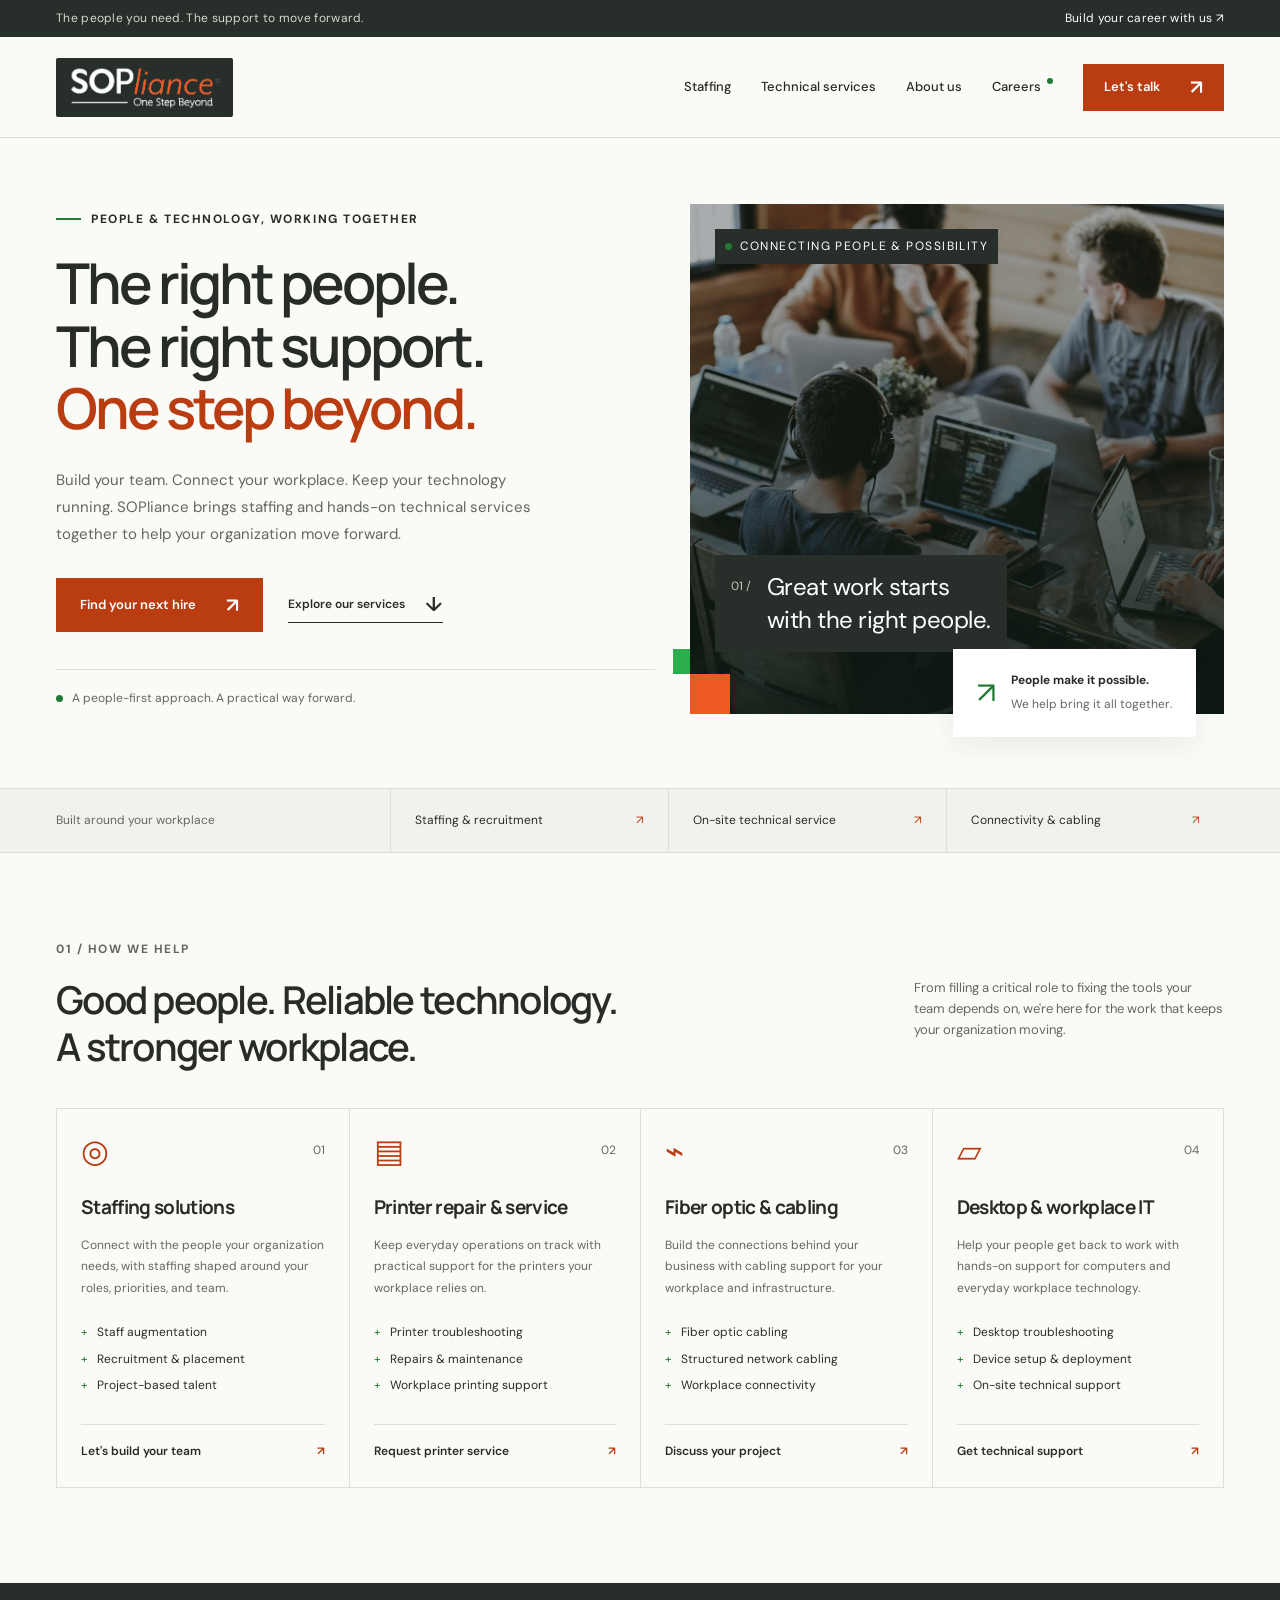
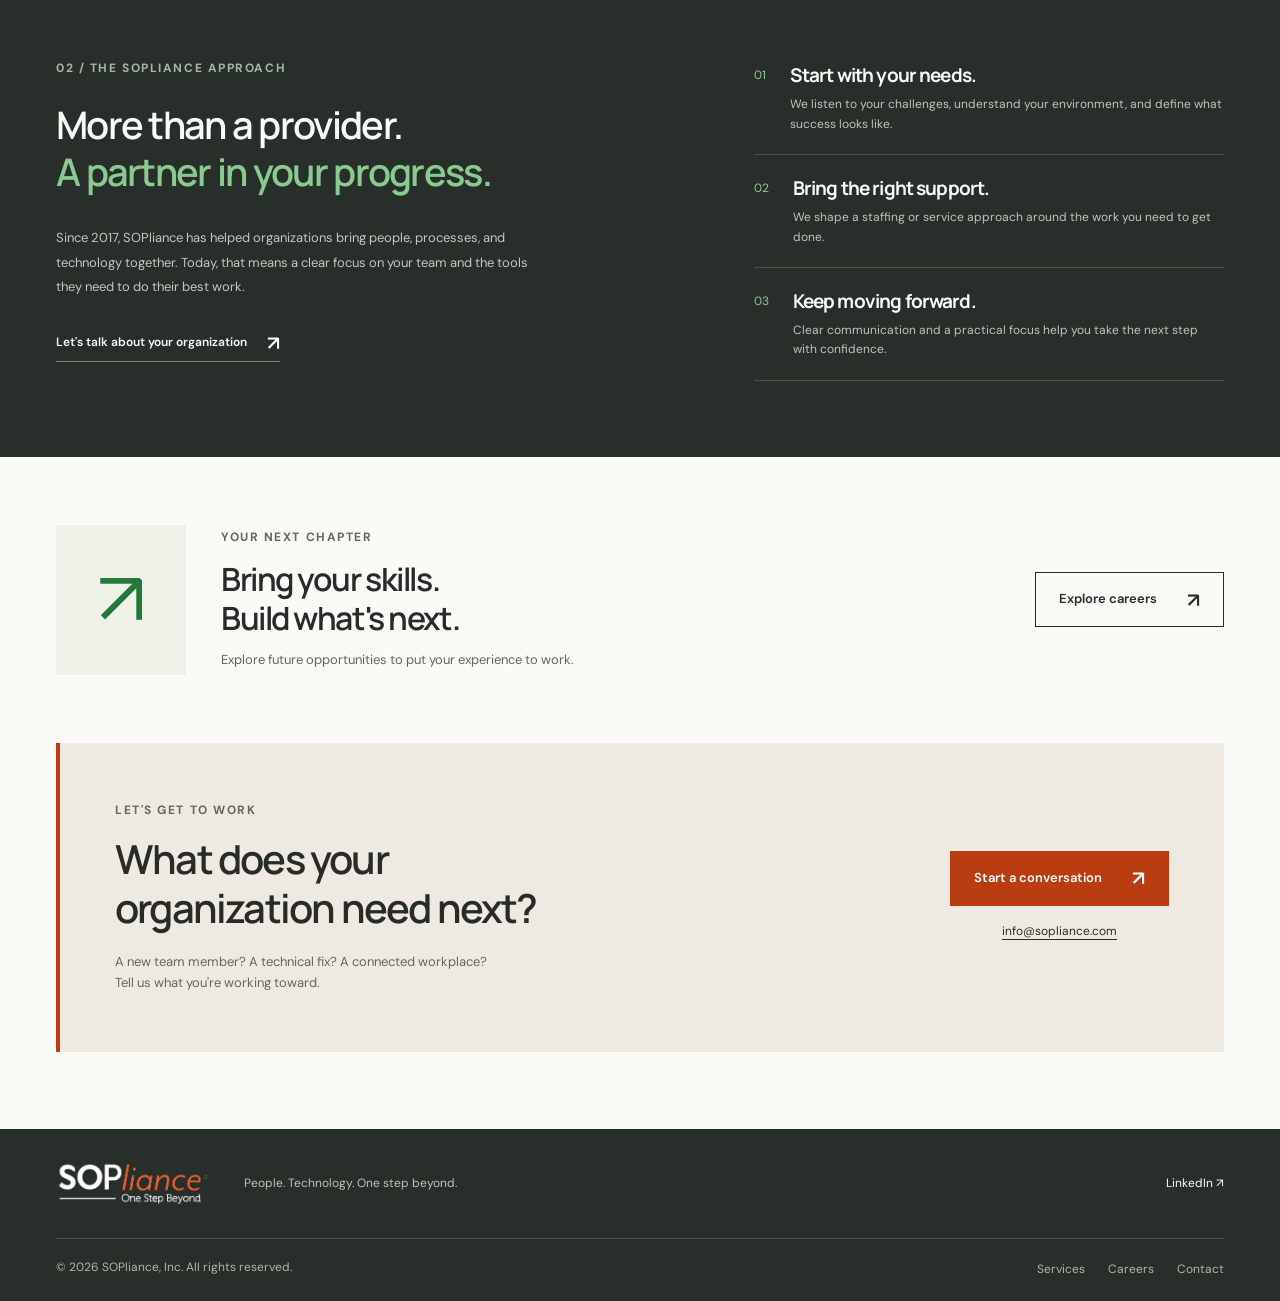
==== index.html @ ba7351a2 "Fix text and control contrast and add publishing checks" ====
<!doctype html>
<html lang="en"><head><meta charset="utf-8"><meta name="viewport" content="width=device-width, initial-scale=1"><meta name="robots" content="noindex, nofollow"><meta name="description" content="SOPliance connects organizations with skilled people and practical technology services. Staffing, printer repair, fiber optic cabling, and desktop support."><title>SOPliance | People. Technology. One step beyond.</title><link rel="stylesheet" href="styles.css"><script src="site.js" defer></script></head>
<body><a class="skip" href="#main">Skip to content</a>
<div class="topline"><div class="wrap">The people you need. The support to move forward.<a href="joinus.html">Build your career with us ↗</a></div></div>
<header class="header"><div class="wrap nav"><a class="brand" href="index.html" aria-label="SOPliance home"><img src="assets/logo.webp" width="171" height="48" alt="SOPliance — One Step Beyond"></a><button class="menu-toggle" aria-expanded="false" aria-controls="navigation">Menu ☰</button><nav id="navigation" aria-label="Main navigation"><a href="#staffing">Staffing</a><a href="#services">Technical services</a><a href="#about">About us</a><a href="joinus.html">Careers <span class="nav-dot" aria-hidden="true"></span></a><a class="button small" href="#contact">Let's talk <span aria-hidden="true">↗</span></a></nav></div></header>
<main id="main"><section class="hero wrap"><div class="hero-copy"><p class="eyebrow"><span class="green-line" aria-hidden="true"></span> PEOPLE & TECHNOLOGY, WORKING TOGETHER</p><h1>The right people.<br>The right support.<br><em>One step beyond.</em></h1><p class="intro">Build your team. Connect your workplace. Keep your technology running. SOPliance brings staffing and hands-on technical services together to help your organization move forward.</p><div class="actions"><a class="button" href="#staffing">Find your next hire <span aria-hidden="true">↗</span></a><a class="text-link" href="#services">Explore our services <span aria-hidden="true">↓</span></a></div><div class="hero-foot"><span class="signal" aria-hidden="true"></span> A people-first approach. A practical way forward.</div></div><div class="hero-visual"><img src="assets/team-collaboration.jpg" alt="Professionals collaborating around a table on a workplace project" fetchpriority="high"><div class="visual-shade"></div><div class="visual-label"><span class="signal" aria-hidden="true"></span> CONNECTING PEOPLE & POSSIBILITY</div><div class="visual-caption"><span>01 /</span><p>Great work starts<br>with the right people.</p></div><div class="floating-note"><span class="note-icon" aria-hidden="true">↗</span><div><strong>People make it possible.</strong><span>We help bring it all together.</span></div></div><div class="corner orange"></div><div class="corner green"></div></div></section>
<div class="service-strip"><div class="wrap"><span>Built around your workplace</span><a href="#staffing">Staffing & recruitment <b aria-hidden="true">↗</b></a><a href="#services">On-site technical service <b aria-hidden="true">↗</b></a><a href="#fiber">Connectivity & cabling <b aria-hidden="true">↗</b></a></div></div>
<section class="section wrap" id="services"><div class="section-head"><div><p class="eyebrow">01 / HOW WE HELP</p><h2>Good people. Reliable technology.<br>A stronger workplace.</h2></div><p>From filling a critical role to fixing the tools your team depends on, we're here for the work that keeps your organization moving.</p></div><div class="service-grid">
<article class="service-card" id="staffing"><div class="card-top"><span class="service-icon" aria-hidden="true">◎</span><span>01</span></div><h3>Staffing solutions</h3><p>Connect with the people your organization needs, with staffing shaped around your roles, priorities, and team.</p><ul><li>Staff augmentation</li><li>Recruitment & placement</li><li>Project-based talent</li></ul><a href="mailto:info@sopliance.com?subject=Staffing%20inquiry">Let's build your team <span aria-hidden="true">↗</span></a></article>
<article class="service-card"><div class="card-top"><span class="service-icon" aria-hidden="true">▤</span><span>02</span></div><h3>Printer repair & service</h3><p>Keep everyday operations on track with practical support for the printers your workplace relies on.</p><ul><li>Printer troubleshooting</li><li>Repairs & maintenance</li><li>Workplace printing support</li></ul><a href="mailto:info@sopliance.com?subject=Printer%20service%20inquiry">Request printer service <span aria-hidden="true">↗</span></a></article>
<article class="service-card" id="fiber"><div class="card-top"><span class="service-icon" aria-hidden="true">⌁</span><span>03</span></div><h3>Fiber optic & cabling</h3><p>Build the connections behind your business with cabling support for your workplace and infrastructure.</p><ul><li>Fiber optic cabling</li><li>Structured network cabling</li><li>Workplace connectivity</li></ul><a href="mailto:info@sopliance.com?subject=Cabling%20project%20inquiry">Discuss your project <span aria-hidden="true">↗</span></a></article>
<article class="service-card"><div class="card-top"><span class="service-icon" aria-hidden="true">▱</span><span>04</span></div><h3>Desktop & workplace IT</h3><p>Help your people get back to work with hands-on support for computers and everyday workplace technology.</p><ul><li>Desktop troubleshooting</li><li>Device setup & deployment</li><li>On-site technical support</li></ul><a href="mailto:info@sopliance.com?subject=Desktop%20support%20inquiry">Get technical support <span aria-hidden="true">↗</span></a></article></div></section>
<section class="about" id="about"><div class="wrap about-grid"><div><p class="eyebrow">02 / THE SOPLIANCE APPROACH</p><h2>More than a provider.<br><em>A partner in your progress.</em></h2><p class="about-intro">Since 2017, SOPliance has helped organizations bring people, processes, and technology together. Today, that means a clear focus on your team and the tools they need to do their best work.</p><a class="text-link light" href="#contact">Let's talk about your organization <span aria-hidden="true">↗</span></a></div><div class="steps"><article><span>01</span><div><h3>Start with your needs.</h3><p>We listen to your challenges, understand your environment, and define what success looks like.</p></div></article><article><span>02</span><div><h3>Bring the right support.</h3><p>We shape a staffing or service approach around the work you need to get done.</p></div></article><article><span>03</span><div><h3>Keep moving forward.</h3><p>Clear communication and a practical focus help you take the next step with confidence.</p></div></article></div></div></section>
<section class="career-band wrap"><div class="career-mark" aria-hidden="true">↗</div><div><p class="eyebrow">YOUR NEXT CHAPTER</p><h2>Bring your skills.<br>Build what's next.</h2><p>Explore future opportunities to put your experience to work.</p></div><a class="button outline" href="joinus.html">Explore careers <span aria-hidden="true">↗</span></a></section>
<section class="contact wrap" id="contact"><div><p class="eyebrow">LET'S GET TO WORK</p><h2>What does your<br>organization need next?</h2><p>A new team member? A technical fix? A connected workplace?<br>Tell us what you're working toward.</p></div><div class="contact-actions"><a class="button" href="mailto:info@sopliance.com?subject=Let%27s%20talk%20about%20SOPliance">Start a conversation <span aria-hidden="true">↗</span></a><a class="email" href="mailto:info@sopliance.com">info@sopliance.com</a></div></section></main>
<footer><div class="wrap footer-top"><a class="brand" href="index.html"><img src="assets/logo.webp" width="171" height="48" alt="SOPliance — One Step Beyond"></a><p>People. Technology. One step beyond.</p><a href="https://www.linkedin.com/company/sopliance-inc" target="_blank" rel="noopener noreferrer">LinkedIn ↗</a></div><div class="wrap footer-bottom"><span>© <span data-year>2026</span> SOPliance, Inc. All rights reserved.</span><div><a href="#services">Services</a><a href="joinus.html">Careers</a><a href="mailto:info@sopliance.com">Contact</a></div></div></footer></body></html>
---- styles.css ----
@import url('https://fonts.googleapis.com/css2?family=DM+Sans:wght@400;500;600;700&family=Manrope:wght@400;500;600;700;800&display=swap');
:root{--ink:#282c29;--muted:#626861;--paper:#fafaf6;--orange:#ba3d12;--green:#237a38;--brand-orange:#ed5924;--brand-green:#2dae4c;--line:#dddfd7;--dark:#282e2a}*{box-sizing:border-box}html{scroll-behavior:smooth;scroll-padding-top:80px}body{margin:0;background:var(--paper);color:var(--ink);font:16px/1.6 'DM Sans',sans-serif}a{color:inherit;text-decoration:none}button,input{font:inherit}a:focus-visible,button:focus-visible,input:focus-visible{outline:3px solid #282c29;outline-offset:3px;box-shadow:0 0 0 3px #fff}h1,h2,h3,p{margin-top:0}h1,h2,h3{font-family:Manrope,sans-serif;letter-spacing:-.045em}h2{font-size:clamp(30px,3vw,42px);line-height:1.23;font-weight:600}h3{font-size:21px;line-height:1.4}em{font-style:normal;color:var(--orange)}.wrap{width:min(1280px,calc(100% - 112px));margin-inline:auto}.topline{background:var(--dark);color:#d3d8d1;font-size:12px;letter-spacing:.025em}.topline .wrap{display:flex;justify-content:space-between;padding-block:9px}.topline a{color:#fff}.header{background:var(--paper);border-bottom:1px solid var(--line)}.nav{display:flex;align-items:center;justify-content:space-between;min-height:100px}.brand{display:flex;align-items:center;background:var(--dark);padding:8px 12px;border-radius:2px}.brand img{object-fit:contain;width:153px;height:43px}.nav nav{display:flex;align-items:center;gap:30px;font-size:13px;font-weight:500}.nav nav>a:not(.button):hover{color:var(--orange)}.nav-dot{display:inline-block;width:6px;height:6px;border-radius:50%;background:var(--green);margin:0 0 7px 3px}.button{display:inline-flex;align-items:center;justify-content:space-between;gap:30px;background:var(--orange);color:white;padding:16px 23px;font-size:13px;font-weight:600;border:1px solid var(--orange);transition:background .2s,transform .2s}.button:hover{background:#cf4616;transform:translateY(-2px)}.button span,.text-link span{font-size:20px;line-height:1}.button.small{padding:12px 20px}.menu-toggle{display:none}.hero{display:grid;grid-template-columns:1.12fr 1fr;gap:35px;padding-top:66px;padding-bottom:74px;align-items:center}.eyebrow{font-size:12px;letter-spacing:.13em;font-weight:700;margin-bottom:23px;display:flex;align-items:center;gap:10px}.green-line{height:2px;width:25px;background:var(--green)}h1{font-size:clamp(42px,4.4vw,66px);line-height:1.11;font-weight:600;margin-bottom:27px;letter-spacing:-.055em}.intro{max-width:510px;font-size:15px;line-height:1.8;color:var(--muted);margin-bottom:30px}.actions{display:flex;align-items:center;gap:25px}.text-link{display:inline-flex;gap:20px;align-items:center;font-size:12px;font-weight:600;border-bottom:1px solid var(--ink);padding:8px 0}.hero-foot{border-top:1px solid var(--line);margin-top:37px;padding-top:19px;display:flex;align-items:center;gap:9px;font-size:12px;color:var(--muted)}.signal{width:7px;height:7px;border-radius:50%;background:var(--green);display:inline-block;flex-shrink:0}.hero-visual{position:relative;min-height:510px;background:var(--dark)}.hero-visual>img{position:absolute;width:100%;height:100%;object-fit:cover;object-position:60% center;filter:saturate(.85)}.visual-shade{position:absolute;inset:0;background:linear-gradient(180deg,rgba(13,26,20,.15) 20%,rgba(13,26,20,.85) 100%)}.visual-label{position:absolute;top:25px;left:25px;display:flex;align-items:center;gap:8px;font-size:12px;letter-spacing:.12em;color:white}.visual-caption{position:absolute;bottom:62px;left:30px;display:flex;gap:16px;color:white}.visual-caption>span{font-size:12px;padding-top:6px;color:#b9c5bc}.visual-caption p{font-size:24px;line-height:1.35;letter-spacing:-.02em}.floating-note{position:absolute;right:28px;bottom:-23px;background:white;box-shadow:0 9px 24px #26302612;display:flex;gap:15px;align-items:center;padding:20px 24px}.note-icon{font-size:30px;color:var(--green)}.floating-note strong{display:block;font-size:12px}.floating-note div>span{font-size:12px;color:var(--muted)}.corner{position:absolute;width:40px;height:40px}.corner.orange{background:var(--brand-orange);bottom:0;left:0}.corner.green{background:var(--brand-green);bottom:40px;left:-17px;width:17px;height:25px}.service-strip{border-top:1px solid var(--line);border-bottom:1px solid var(--line);background:#f1f2ec}.service-strip .wrap{display:grid;grid-template-columns:1.2fr 1fr 1fr 1fr;align-items:center}.service-strip span{font-size:12px;color:var(--muted)}.service-strip a{font-size:12px;padding:22px 24px;border-left:1px solid var(--line);display:flex;justify-content:space-between;gap:10px}.service-strip b{font-weight:400;color:var(--orange)}.section{padding-block:87px 95px}.section-head{display:flex;justify-content:space-between;gap:40px;margin-bottom:38px}.section-head .eyebrow{color:var(--muted);margin-bottom:16px}.section-head h2{margin-bottom:0}.section-head>p{max-width:310px;color:var(--muted);font-size:13px;padding-top:38px}.service-grid{display:grid;grid-template-columns:repeat(4,1fr);border:1px solid var(--line)}.service-card{padding:26px 24px;display:flex;flex-direction:column;scroll-margin-top:20px}.service-card+.service-card{border-left:1px solid var(--line)}.card-top{display:flex;align-items:center;justify-content:space-between;margin-bottom:27px;color:var(--muted);font-size:12px}.service-icon{color:var(--orange);font-size:32px;line-height:1}.service-card h3{font-size:19px;letter-spacing:-.035em;margin-bottom:14px}.service-card p{font-size:12px;color:var(--muted);line-height:1.8}.service-card ul{list-style:none;padding:0;margin:8px 0 25px;font-size:12px;line-height:2.2}.service-card li:before{content:'+';color:var(--green);margin-right:9px}.service-card>a{margin-top:auto;font-size:12px;font-weight:600;border-top:1px solid var(--line);padding-top:17px;display:flex;justify-content:space-between;gap:10px}.service-card>a span{color:var(--orange)}.service-card:hover{background:#f1f2eb}.about{background:var(--dark);color:var(--paper);padding-block:76px}.about-grid{display:grid;grid-template-columns:1fr .8fr;gap:110px}.about .eyebrow{color:#a5b8a5}.about h2{font-size:38px}.about h2 em{color:#8ac990}.about-intro{font-size:13px;color:#c1c9bf;max-width:495px;line-height:1.9}.light{color:var(--paper);border-color:#778373;margin-top:12px}.steps article{display:flex;gap:24px;border-bottom:1px solid #4a5149;padding:20px 0}.steps article:first-child{padding-top:3px}.steps article>span{font-size:12px;color:#91c793;padding-top:4px}.steps h3{font-size:19px;margin-bottom:7px}.steps p{font-size:12px;color:#bdc7ba;margin-bottom:0}.career-band{padding-block:68px;display:flex;align-items:center;gap:35px}.career-mark{font-size:76px;color:var(--green);background:#edf1e7;width:130px;height:150px;display:grid;place-items:center;flex-shrink:0}.career-band .eyebrow{color:var(--muted);margin-bottom:12px}.career-band h2{font-size:32px;margin-bottom:12px}.career-band p:not(.eyebrow){font-size:13px;color:var(--muted);margin:0}.outline{margin-left:auto;background:transparent;border-color:var(--ink);color:var(--ink)}.outline:hover{background:var(--dark);color:#fff}.contact{padding:58px 55px;background:#eeeae1;display:flex;justify-content:space-between;align-items:center;gap:30px;margin-bottom:77px;border-left:4px solid var(--orange)}.contact .eyebrow{margin-bottom:14px;color:var(--muted)}.contact h2{font-size:40px;margin-bottom:20px}.contact p:not(.eyebrow){font-size:13px;color:var(--muted);margin:0}.contact-actions{display:flex;flex-direction:column;align-items:center;gap:14px}.email{font-size:12px;text-decoration:underline;text-underline-offset:4px}footer{background:var(--dark);color:white}.footer-top{display:flex;align-items:center;gap:35px;padding-block:33px}.footer-top .brand{padding:0}.footer-top p{font-size:12px;color:#bdc4b8;margin:0}.footer-top>a:last-child{margin-left:auto;font-size:12px}.footer-bottom{border-top:1px solid #4a5149;padding-block:19px;display:flex;justify-content:space-between;color:#aeb8a8;font-size:12px}.footer-bottom div{display:flex;gap:23px}.skip{position:absolute;left:10px;top:-100px;padding:12px;background:white;z-index:10}.skip:focus{top:10px}.careers-hero{padding-block:65px 55px;display:grid;grid-template-columns:1.3fr .7fr;gap:80px;align-items:center}.careers-hero h1{font-size:60px}.careers-hero p:not(.eyebrow){color:var(--muted);font-size:15px;max-width:620px}.career-aside{border-left:2px solid var(--green);padding:24px;background:#edf0e7}.career-aside strong{font-family:Manrope,sans-serif;font-size:25px;letter-spacing:-.03em}.career-aside p{margin:10px 0 0;font-size:12px!important}.jobs-section{padding-block:45px 70px;border-top:1px solid var(--line)}.jobs-heading{display:flex;justify-content:space-between;align-items:center;gap:20px}.jobs-heading h2{font-size:32px;margin-bottom:8px}.jobs-count{font-size:12px;color:var(--muted)}.job-search{display:block;margin-block:25px;font-size:12px;font-weight:600}.job-search input{display:block;margin-top:9px;padding:15px 18px;border:1px solid #7a8175;background:white;width:100%;color:var(--ink)}.job-row{display:flex;align-items:center;justify-content:space-between;gap:20px;border-bottom:1px solid var(--line);padding:25px 0}.job-row h3{margin:0 0 5px;font-size:21px}.job-row p{margin:0;font-size:12px;color:var(--muted)}.job-row>div:last-child{display:flex;align-items:center;gap:24px}.job-row a{font-size:12px;font-weight:600}.job-row .apply-link{color:#be4215}.empty-state{padding:50px 35px;background:#eef1e8;border-left:3px solid var(--green)}.empty-state h3{font-size:25px;margin-bottom:12px}.empty-state p{max-width:650px;font-size:14px;color:var(--muted)}.empty-state a{text-decoration:underline;text-underline-offset:4px}.job-help{font-size:12px;color:var(--muted);margin-top:25px}.status-message{font-size:14px;color:var(--muted)}[hidden]{display:none!important}
@media(min-width:1550px){.hero{gap:65px}.hero-visual{min-height:550px}}
@media(max-width:1100px){.wrap{width:calc(100% - 64px)}.nav nav{gap:18px}.hero{gap:25px}.hero-visual{min-height:470px}h1{font-size:48px}.actions{gap:15px;flex-wrap:wrap}.service-grid{grid-template-columns:repeat(2,1fr)}.service-card:nth-child(3){border-left:0}.service-card:nth-child(n+3){border-top:1px solid var(--line)}.service-card p{max-width:330px}.about-grid{gap:55px}.service-strip a{padding-inline:14px}.service-strip .wrap{grid-template-columns:1fr 1fr 1fr}.service-strip .wrap>span{display:none}.careers-hero{gap:35px}.careers-hero h1{font-size:50px}}
@media(max-width:900px){html{scroll-padding-top:20px}.wrap{width:calc(100% - 40px)}.topline .wrap{justify-content:center;font-size:12px}.topline .wrap>a{display:none}.nav{min-height:82px;flex-wrap:wrap}.brand img{width:130px;height:37px}.menu-toggle{display:block;border:1px solid var(--line);background:none;padding:7px 12px;font-size:12px}.nav nav{display:none;width:100%;flex-direction:column;align-items:stretch;padding-block:20px;gap:0}.nav nav.is-open{display:flex}.nav nav>a{padding:13px 0}.nav nav>.button{padding:13px 18px}.hero{grid-template-columns:1fr;padding-top:35px;padding-bottom:55px;gap:36px}.hero .eyebrow{font-size:12px}.hero h1{font-size:clamp(38px,8.7vw,62px)}.intro{font-size:14px}.hero-foot{margin-top:25px}.hero-visual{min-height:400px}.floating-note{right:18px;padding:15px 20px}.service-strip .wrap{display:flex;flex-direction:column;align-items:stretch}.service-strip a{border-left:0;border-bottom:1px solid var(--line);padding:14px 0}.service-strip a:last-child{border-bottom:0}.section{padding-block:55px}.section-head{flex-direction:column;gap:17px;margin-bottom:25px}.section-head h2{font-size:29px}.section-head>p{padding:0;margin:0;max-width:450px}.service-grid{grid-template-columns:1fr}.service-card+.service-card{border-left:0;border-top:1px solid var(--line)}.service-card{padding:25px}.card-top{margin-bottom:20px}.service-card p{max-width:none}.about{padding-block:50px}.about-grid{grid-template-columns:1fr;gap:35px}.about h2{font-size:31px}.career-band{flex-wrap:wrap;gap:20px;padding-block:45px}.career-mark{width:65px;height:85px;font-size:48px}.career-band>div:nth-child(2){flex:1}.career-band h2{font-size:26px}.career-band .eyebrow{font-size:12px}.career-band .outline{margin-left:85px}.contact{padding:30px 24px;flex-direction:column;align-items:flex-start;margin-bottom:45px}.contact h2{font-size:32px}.contact-actions{align-items:flex-start}.footer-top{flex-wrap:wrap;gap:20px}.footer-top p{order:3;width:100%}.footer-bottom{gap:20px;flex-direction:column}.careers-hero{grid-template-columns:1fr;gap:20px;padding-block:40px}.careers-hero h1{font-size:43px}.career-aside{padding:20px}.career-aside strong{font-size:21px}.jobs-heading{align-items:flex-start;flex-direction:column;gap:8px}.job-row{align-items:flex-start;flex-direction:column;gap:12px}.job-row>div:last-child{gap:28px}.empty-state{padding:30px 23px}.empty-state h3{font-size:23px}}
@media(prefers-reduced-motion:reduce){html{scroll-behavior:auto}*{transition:none!important}}


/* Solid surfaces keep image text readable regardless of the photograph. */
.visual-label{background:var(--dark);padding:8px 10px;right:25px;width:fit-content;max-width:calc(100% - 50px)}
.visual-caption{background:var(--dark);padding:16px;right:25px;left:25px;width:fit-content;max-width:calc(100% - 50px)}
.visual-caption p{margin:0}.visual-caption>span{color:#c1c9bf}
.menu-toggle{color:var(--ink);border-color:#7a8175;min-height:32px}
.job-search input::placeholder{color:var(--muted);opacity:1}
.footer-bottom a,.footer-top>a:last-child,.email{display:inline-flex;align-items:center;min-height:24px}
@media(forced-colors:active){a:focus-visible,button:focus-visible,input:focus-visible{outline:3px solid Highlight;box-shadow:none}.button{border:1px solid ButtonText}}
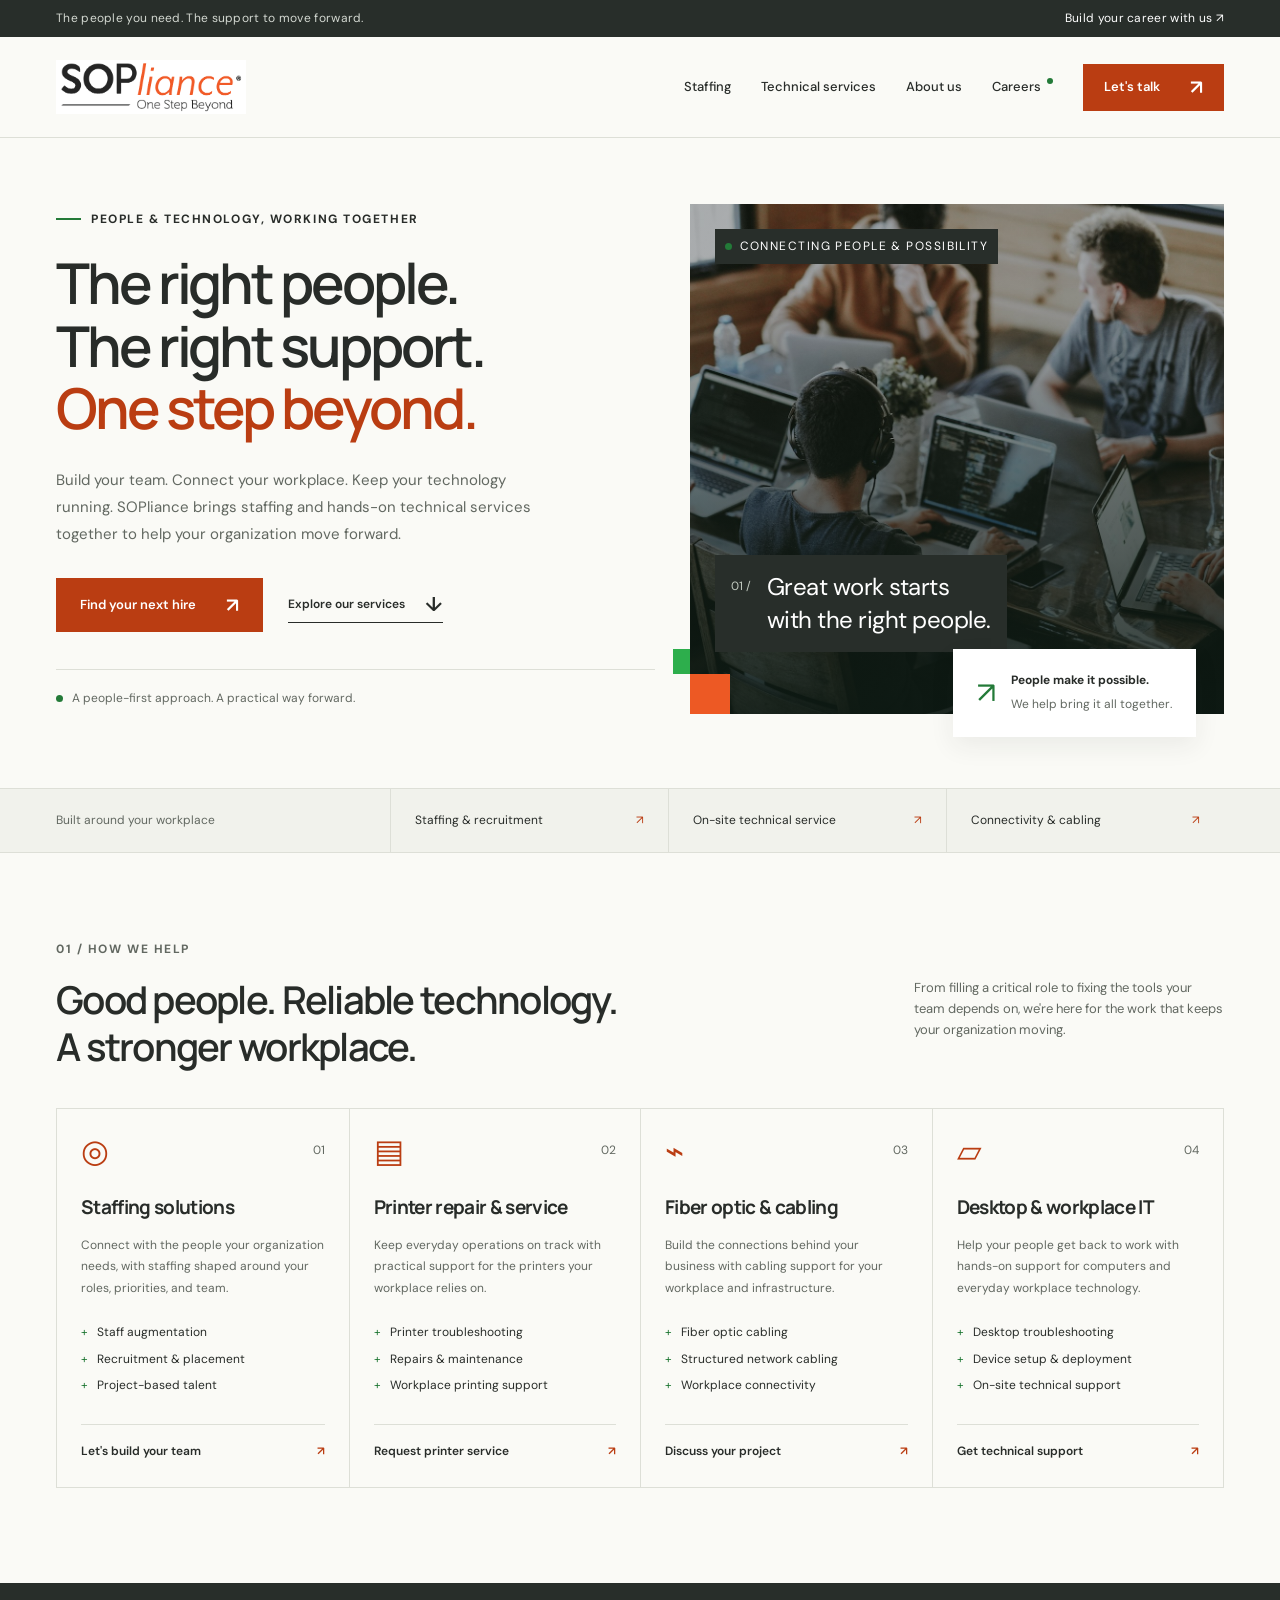
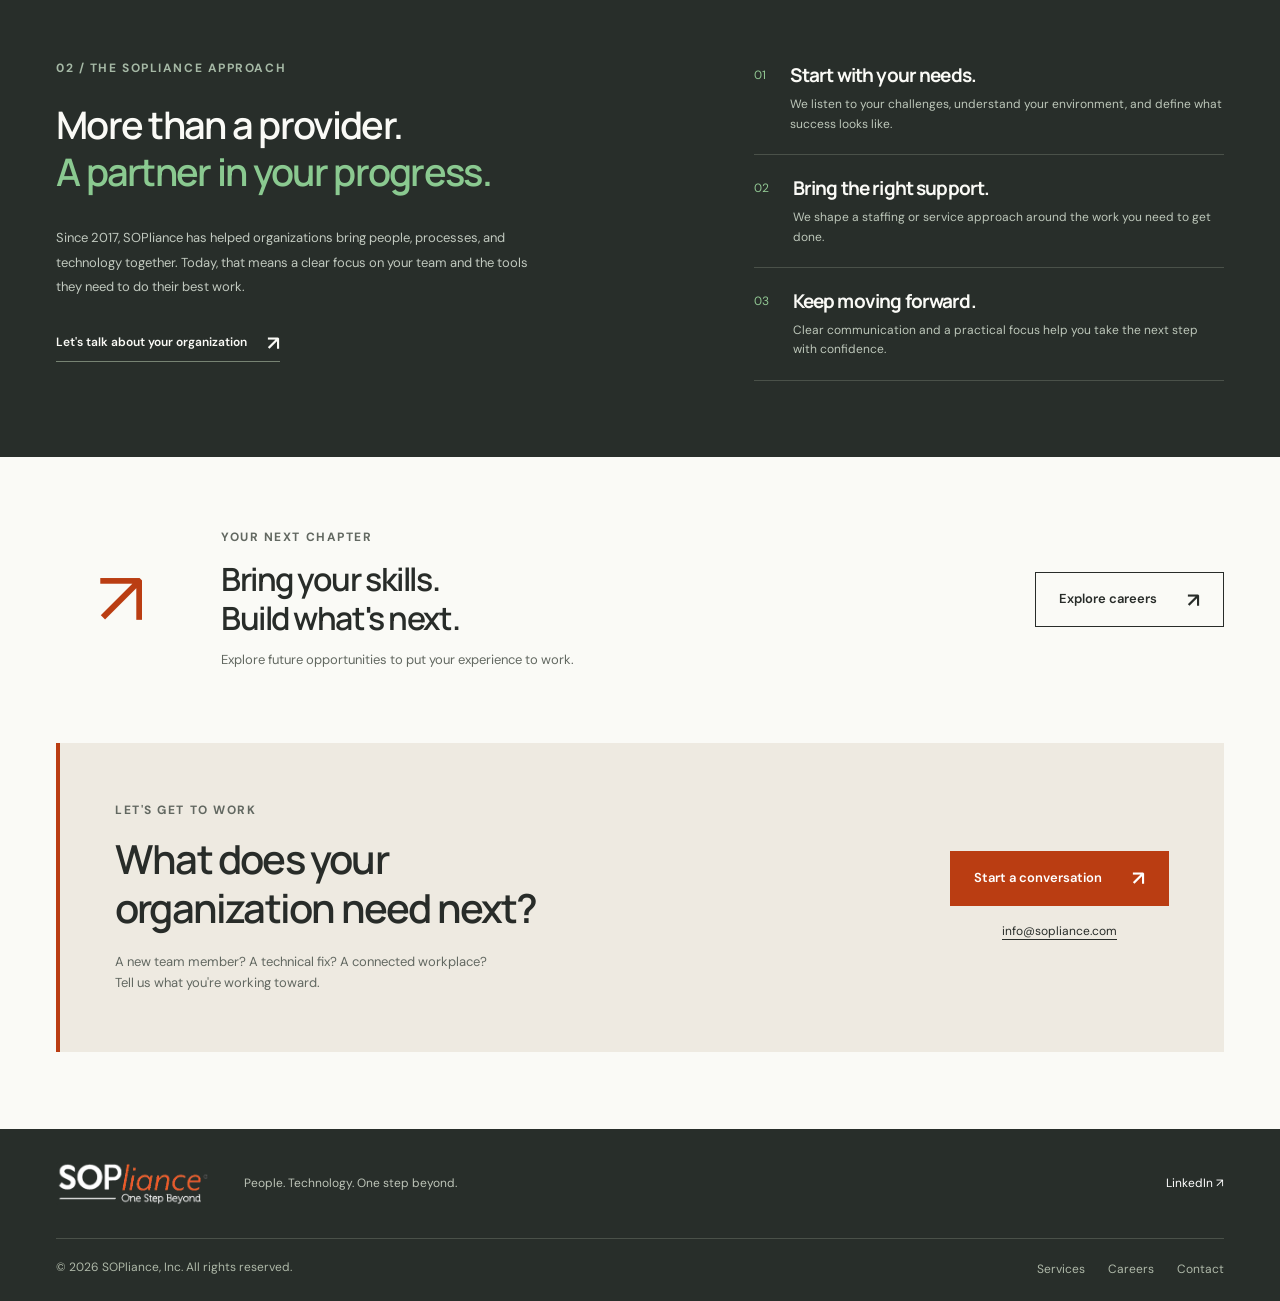
==== commit 90f8a893: "Apply header logo and remove dark header logo background" ====
--- a/index.html
+++ b/index.html
@@ -2,7 +2,7 @@
 <html lang="en"><head><meta charset="utf-8"><meta name="viewport" content="width=device-width, initial-scale=1"><meta name="robots" content="noindex, nofollow"><meta name="description" content="SOPliance connects organizations with skilled people and practical technology services. Staffing, printer repair, fiber optic cabling, and desktop support."><title>SOPliance | People. Technology. One step beyond.</title><link rel="stylesheet" href="styles.css"><script src="site.js" defer></script></head>
 <body><a class="skip" href="#main">Skip to content</a>
 <div class="topline"><div class="wrap">The people you need. The support to move forward.<a href="joinus.html">Build your career with us ↗</a></div></div>
-<header class="header"><div class="wrap nav"><a class="brand" href="index.html" aria-label="SOPliance home"><img src="assets/logo.webp" width="171" height="48" alt="SOPliance — One Step Beyond"></a><button class="menu-toggle" aria-expanded="false" aria-controls="navigation">Menu ☰</button><nav id="navigation" aria-label="Main navigation"><a href="#staffing">Staffing</a><a href="#services">Technical services</a><a href="#about">About us</a><a href="joinus.html">Careers <span class="nav-dot" aria-hidden="true"></span></a><a class="button small" href="#contact">Let's talk <span aria-hidden="true">↗</span></a></nav></div></header>
+<header class="header"><div class="wrap nav"><a class="brand" href="index.html" aria-label="SOPliance home"><img src="assets/logo-header.png" width="214" height="60" alt="SOPliance — One Step Beyond"></a><button class="menu-toggle" aria-expanded="false" aria-controls="navigation">Menu ☰</button><nav id="navigation" aria-label="Main navigation"><a href="#staffing">Staffing</a><a href="#services">Technical services</a><a href="#about">About us</a><a href="joinus.html">Careers <span class="nav-dot" aria-hidden="true"></span></a><a class="button small" href="#contact">Let's talk <span aria-hidden="true">↗</span></a></nav></div></header>
 <main id="main"><section class="hero wrap"><div class="hero-copy"><p class="eyebrow"><span class="green-line" aria-hidden="true"></span> PEOPLE & TECHNOLOGY, WORKING TOGETHER</p><h1>The right people.<br>The right support.<br><em>One step beyond.</em></h1><p class="intro">Build your team. Connect your workplace. Keep your technology running. SOPliance brings staffing and hands-on technical services together to help your organization move forward.</p><div class="actions"><a class="button" href="#staffing">Find your next hire <span aria-hidden="true">↗</span></a><a class="text-link" href="#services">Explore our services <span aria-hidden="true">↓</span></a></div><div class="hero-foot"><span class="signal" aria-hidden="true"></span> A people-first approach. A practical way forward.</div></div><div class="hero-visual"><img src="assets/team-collaboration.jpg" alt="Professionals collaborating around a table on a workplace project" fetchpriority="high"><div class="visual-shade"></div><div class="visual-label"><span class="signal" aria-hidden="true"></span> CONNECTING PEOPLE & POSSIBILITY</div><div class="visual-caption"><span>01 /</span><p>Great work starts<br>with the right people.</p></div><div class="floating-note"><span class="note-icon" aria-hidden="true">↗</span><div><strong>People make it possible.</strong><span>We help bring it all together.</span></div></div><div class="corner orange"></div><div class="corner green"></div></div></section>
 <div class="service-strip"><div class="wrap"><span>Built around your workplace</span><a href="#staffing">Staffing & recruitment <b aria-hidden="true">↗</b></a><a href="#services">On-site technical service <b aria-hidden="true">↗</b></a><a href="#fiber">Connectivity & cabling <b aria-hidden="true">↗</b></a></div></div>
 <section class="section wrap" id="services"><div class="section-head"><div><p class="eyebrow">01 / HOW WE HELP</p><h2>Good people. Reliable technology.<br>A stronger workplace.</h2></div><p>From filling a critical role to fixing the tools your team depends on, we're here for the work that keeps your organization moving.</p></div><div class="service-grid">
--- a/styles.css
+++ b/styles.css
@@ -1,5 +1,5 @@
 @import url('https://fonts.googleapis.com/css2?family=DM+Sans:wght@400;500;600;700&family=Manrope:wght@400;500;600;700;800&display=swap');
-:root{--ink:#282c29;--muted:#626861;--paper:#fafaf6;--orange:#ba3d12;--green:#237a38;--brand-orange:#ed5924;--brand-green:#2dae4c;--line:#dddfd7;--dark:#282e2a}*{box-sizing:border-box}html{scroll-behavior:smooth;scroll-padding-top:80px}body{margin:0;background:var(--paper);color:var(--ink);font:16px/1.6 'DM Sans',sans-serif}a{color:inherit;text-decoration:none}button,input{font:inherit}a:focus-visible,button:focus-visible,input:focus-visible{outline:3px solid #282c29;outline-offset:3px;box-shadow:0 0 0 3px #fff}h1,h2,h3,p{margin-top:0}h1,h2,h3{font-family:Manrope,sans-serif;letter-spacing:-.045em}h2{font-size:clamp(30px,3vw,42px);line-height:1.23;font-weight:600}h3{font-size:21px;line-height:1.4}em{font-style:normal;color:var(--orange)}.wrap{width:min(1280px,calc(100% - 112px));margin-inline:auto}.topline{background:var(--dark);color:#d3d8d1;font-size:12px;letter-spacing:.025em}.topline .wrap{display:flex;justify-content:space-between;padding-block:9px}.topline a{color:#fff}.header{background:var(--paper);border-bottom:1px solid var(--line)}.nav{display:flex;align-items:center;justify-content:space-between;min-height:100px}.brand{display:flex;align-items:center;background:var(--dark);padding:8px 12px;border-radius:2px}.brand img{object-fit:contain;width:153px;height:43px}.nav nav{display:flex;align-items:center;gap:30px;font-size:13px;font-weight:500}.nav nav>a:not(.button):hover{color:var(--orange)}.nav-dot{display:inline-block;width:6px;height:6px;border-radius:50%;background:var(--green);margin:0 0 7px 3px}.button{display:inline-flex;align-items:center;justify-content:space-between;gap:30px;background:var(--orange);color:white;padding:16px 23px;font-size:13px;font-weight:600;border:1px solid var(--orange);transition:background .2s,transform .2s}.button:hover{background:#cf4616;transform:translateY(-2px)}.button span,.text-link span{font-size:20px;line-height:1}.button.small{padding:12px 20px}.menu-toggle{display:none}.hero{display:grid;grid-template-columns:1.12fr 1fr;gap:35px;padding-top:66px;padding-bottom:74px;align-items:center}.eyebrow{font-size:12px;letter-spacing:.13em;font-weight:700;margin-bottom:23px;display:flex;align-items:center;gap:10px}.green-line{height:2px;width:25px;background:var(--green)}h1{font-size:clamp(42px,4.4vw,66px);line-height:1.11;font-weight:600;margin-bottom:27px;letter-spacing:-.055em}.intro{max-width:510px;font-size:15px;line-height:1.8;color:var(--muted);margin-bottom:30px}.actions{display:flex;align-items:center;gap:25px}.text-link{display:inline-flex;gap:20px;align-items:center;font-size:12px;font-weight:600;border-bottom:1px solid var(--ink);padding:8px 0}.hero-foot{border-top:1px solid var(--line);margin-top:37px;padding-top:19px;display:flex;align-items:center;gap:9px;font-size:12px;color:var(--muted)}.signal{width:7px;height:7px;border-radius:50%;background:var(--green);display:inline-block;flex-shrink:0}.hero-visual{position:relative;min-height:510px;background:var(--dark)}.hero-visual>img{position:absolute;width:100%;height:100%;object-fit:cover;object-position:60% center;filter:saturate(.85)}.visual-shade{position:absolute;inset:0;background:linear-gradient(180deg,rgba(13,26,20,.15) 20%,rgba(13,26,20,.85) 100%)}.visual-label{position:absolute;top:25px;left:25px;display:flex;align-items:center;gap:8px;font-size:12px;letter-spacing:.12em;color:white}.visual-caption{position:absolute;bottom:62px;left:30px;display:flex;gap:16px;color:white}.visual-caption>span{font-size:12px;padding-top:6px;color:#b9c5bc}.visual-caption p{font-size:24px;line-height:1.35;letter-spacing:-.02em}.floating-note{position:absolute;right:28px;bottom:-23px;background:white;box-shadow:0 9px 24px #26302612;display:flex;gap:15px;align-items:center;padding:20px 24px}.note-icon{font-size:30px;color:var(--green)}.floating-note strong{display:block;font-size:12px}.floating-note div>span{font-size:12px;color:var(--muted)}.corner{position:absolute;width:40px;height:40px}.corner.orange{background:var(--brand-orange);bottom:0;left:0}.corner.green{background:var(--brand-green);bottom:40px;left:-17px;width:17px;height:25px}.service-strip{border-top:1px solid var(--line);border-bottom:1px solid var(--line);background:#f1f2ec}.service-strip .wrap{display:grid;grid-template-columns:1.2fr 1fr 1fr 1fr;align-items:center}.service-strip span{font-size:12px;color:var(--muted)}.service-strip a{font-size:12px;padding:22px 24px;border-left:1px solid var(--line);display:flex;justify-content:space-between;gap:10px}.service-strip b{font-weight:400;color:var(--orange)}.section{padding-block:87px 95px}.section-head{display:flex;justify-content:space-between;gap:40px;margin-bottom:38px}.section-head .eyebrow{color:var(--muted);margin-bottom:16px}.section-head h2{margin-bottom:0}.section-head>p{max-width:310px;color:var(--muted);font-size:13px;padding-top:38px}.service-grid{display:grid;grid-template-columns:repeat(4,1fr);border:1px solid var(--line)}.service-card{padding:26px 24px;display:flex;flex-direction:column;scroll-margin-top:20px}.service-card+.service-card{border-left:1px solid var(--line)}.card-top{display:flex;align-items:center;justify-content:space-between;margin-bottom:27px;color:var(--muted);font-size:12px}.service-icon{color:var(--orange);font-size:32px;line-height:1}.service-card h3{font-size:19px;letter-spacing:-.035em;margin-bottom:14px}.service-card p{font-size:12px;color:var(--muted);line-height:1.8}.service-card ul{list-style:none;padding:0;margin:8px 0 25px;font-size:12px;line-height:2.2}.service-card li:before{content:'+';color:var(--green);margin-right:9px}.service-card>a{margin-top:auto;font-size:12px;font-weight:600;border-top:1px solid var(--line);padding-top:17px;display:flex;justify-content:space-between;gap:10px}.service-card>a span{color:var(--orange)}.service-card:hover{background:#f1f2eb}.about{background:var(--dark);color:var(--paper);padding-block:76px}.about-grid{display:grid;grid-template-columns:1fr .8fr;gap:110px}.about .eyebrow{color:#a5b8a5}.about h2{font-size:38px}.about h2 em{color:#8ac990}.about-intro{font-size:13px;color:#c1c9bf;max-width:495px;line-height:1.9}.light{color:var(--paper);border-color:#778373;margin-top:12px}.steps article{display:flex;gap:24px;border-bottom:1px solid #4a5149;padding:20px 0}.steps article:first-child{padding-top:3px}.steps article>span{font-size:12px;color:#91c793;padding-top:4px}.steps h3{font-size:19px;margin-bottom:7px}.steps p{font-size:12px;color:#bdc7ba;margin-bottom:0}.career-band{padding-block:68px;display:flex;align-items:center;gap:35px}.career-mark{font-size:76px;color:var(--green);background:#edf1e7;width:130px;height:150px;display:grid;place-items:center;flex-shrink:0}.career-band .eyebrow{color:var(--muted);margin-bottom:12px}.career-band h2{font-size:32px;margin-bottom:12px}.career-band p:not(.eyebrow){font-size:13px;color:var(--muted);margin:0}.outline{margin-left:auto;background:transparent;border-color:var(--ink);color:var(--ink)}.outline:hover{background:var(--dark);color:#fff}.contact{padding:58px 55px;background:#eeeae1;display:flex;justify-content:space-between;align-items:center;gap:30px;margin-bottom:77px;border-left:4px solid var(--orange)}.contact .eyebrow{margin-bottom:14px;color:var(--muted)}.contact h2{font-size:40px;margin-bottom:20px}.contact p:not(.eyebrow){font-size:13px;color:var(--muted);margin:0}.contact-actions{display:flex;flex-direction:column;align-items:center;gap:14px}.email{font-size:12px;text-decoration:underline;text-underline-offset:4px}footer{background:var(--dark);color:white}.footer-top{display:flex;align-items:center;gap:35px;padding-block:33px}.footer-top .brand{padding:0}.footer-top p{font-size:12px;color:#bdc4b8;margin:0}.footer-top>a:last-child{margin-left:auto;font-size:12px}.footer-bottom{border-top:1px solid #4a5149;padding-block:19px;display:flex;justify-content:space-between;color:#aeb8a8;font-size:12px}.footer-bottom div{display:flex;gap:23px}.skip{position:absolute;left:10px;top:-100px;padding:12px;background:white;z-index:10}.skip:focus{top:10px}.careers-hero{padding-block:65px 55px;display:grid;grid-template-columns:1.3fr .7fr;gap:80px;align-items:center}.careers-hero h1{font-size:60px}.careers-hero p:not(.eyebrow){color:var(--muted);font-size:15px;max-width:620px}.career-aside{border-left:2px solid var(--green);padding:24px;background:#edf0e7}.career-aside strong{font-family:Manrope,sans-serif;font-size:25px;letter-spacing:-.03em}.career-aside p{margin:10px 0 0;font-size:12px!important}.jobs-section{padding-block:45px 70px;border-top:1px solid var(--line)}.jobs-heading{display:flex;justify-content:space-between;align-items:center;gap:20px}.jobs-heading h2{font-size:32px;margin-bottom:8px}.jobs-count{font-size:12px;color:var(--muted)}.job-search{display:block;margin-block:25px;font-size:12px;font-weight:600}.job-search input{display:block;margin-top:9px;padding:15px 18px;border:1px solid #7a8175;background:white;width:100%;color:var(--ink)}.job-row{display:flex;align-items:center;justify-content:space-between;gap:20px;border-bottom:1px solid var(--line);padding:25px 0}.job-row h3{margin:0 0 5px;font-size:21px}.job-row p{margin:0;font-size:12px;color:var(--muted)}.job-row>div:last-child{display:flex;align-items:center;gap:24px}.job-row a{font-size:12px;font-weight:600}.job-row .apply-link{color:#be4215}.empty-state{padding:50px 35px;background:#eef1e8;border-left:3px solid var(--green)}.empty-state h3{font-size:25px;margin-bottom:12px}.empty-state p{max-width:650px;font-size:14px;color:var(--muted)}.empty-state a{text-decoration:underline;text-underline-offset:4px}.job-help{font-size:12px;color:var(--muted);margin-top:25px}.status-message{font-size:14px;color:var(--muted)}[hidden]{display:none!important}
+:root{--ink:#282c29;--muted:#626861;--paper:#fafaf6;--orange:#ba3d12;--green:#237a38;--brand-orange:#ed5924;--brand-green:#2dae4c;--line:#dddfd7;--dark:#282e2a}*{box-sizing:border-box}html{scroll-behavior:smooth;scroll-padding-top:80px}body{margin:0;background:var(--paper);color:var(--ink);font:16px/1.6 'DM Sans',sans-serif}a{color:inherit;text-decoration:none}button,input{font:inherit}a:focus-visible,button:focus-visible,input:focus-visible{outline:3px solid #282c29;outline-offset:3px;box-shadow:0 0 0 3px #fff}h1,h2,h3,p{margin-top:0}h1,h2,h3{font-family:Manrope,sans-serif;letter-spacing:-.045em}h2{font-size:clamp(30px,3vw,42px);line-height:1.23;font-weight:600}h3{font-size:21px;line-height:1.4}em{font-style:normal;color:var(--orange)}.wrap{width:min(1280px,calc(100% - 112px));margin-inline:auto}.topline{background:var(--dark);color:#d3d8d1;font-size:12px;letter-spacing:.025em}.topline .wrap{display:flex;justify-content:space-between;padding-block:9px}.topline a{color:#fff}.header{background:var(--paper);border-bottom:1px solid var(--line)}.nav{display:flex;align-items:center;justify-content:space-between;min-height:100px}.brand{display:flex;align-items:center;background:var(--dark);padding:8px 12px;border-radius:2px}.brand img{object-fit:contain;width:153px;height:43px}.nav nav{display:flex;align-items:center;gap:30px;font-size:13px;font-weight:500}.nav nav>a:not(.button):hover{color:var(--orange)}.nav-dot{display:inline-block;width:6px;height:6px;border-radius:50%;background:var(--green);margin:0 0 7px 3px}.button{display:inline-flex;align-items:center;justify-content:space-between;gap:30px;background:var(--orange);color:white;padding:16px 23px;font-size:13px;font-weight:600;border:1px solid var(--orange);transition:background .2s,transform .2s}.button:hover{background:#cf4616;transform:translateY(-2px)}.button span,.text-link span{font-size:20px;line-height:1}.button.small{padding:12px 20px}.menu-toggle{display:none}.hero{display:grid;grid-template-columns:1.12fr 1fr;gap:35px;padding-top:66px;padding-bottom:74px;align-items:center}.eyebrow{font-size:12px;letter-spacing:.13em;font-weight:700;margin-bottom:23px;display:flex;align-items:center;gap:10px}.green-line{height:2px;width:25px;background:var(--green)}h1{font-size:clamp(42px,4.4vw,66px);line-height:1.11;font-weight:600;margin-bottom:27px;letter-spacing:-.055em}.intro{max-width:510px;font-size:15px;line-height:1.8;color:var(--muted);margin-bottom:30px}.actions{display:flex;align-items:center;gap:25px}.text-link{display:inline-flex;gap:20px;align-items:center;font-size:12px;font-weight:600;border-bottom:1px solid var(--ink);padding:8px 0}.hero-foot{border-top:1px solid var(--line);margin-top:37px;padding-top:19px;display:flex;align-items:center;gap:9px;font-size:12px;color:var(--muted)}.signal{width:7px;height:7px;border-radius:50%;background:var(--green);display:inline-block;flex-shrink:0}.hero-visual{position:relative;min-height:510px;background:var(--dark)}.hero-visual>img{position:absolute;width:100%;height:100%;object-fit:cover;object-position:60% center;filter:saturate(.85)}.visual-shade{position:absolute;inset:0;background:linear-gradient(180deg,rgba(13,26,20,.15) 20%,rgba(13,26,20,.85) 100%)}.visual-label{position:absolute;top:25px;left:25px;display:flex;align-items:center;gap:8px;font-size:12px;letter-spacing:.12em;color:white}.visual-caption{position:absolute;bottom:62px;left:30px;display:flex;gap:16px;color:white}.visual-caption>span{font-size:12px;padding-top:6px;color:#b9c5bc}.visual-caption p{font-size:24px;line-height:1.35;letter-spacing:-.02em}.floating-note{position:absolute;right:28px;bottom:-23px;background:white;box-shadow:0 9px 24px #26302612;display:flex;gap:15px;align-items:center;padding:20px 24px}.note-icon{font-size:30px;color:var(--green)}.floating-note strong{display:block;font-size:12px}.floating-note div>span{font-size:12px;color:var(--muted)}.corner{position:absolute;width:40px;height:40px}.corner.orange{background:var(--brand-orange);bottom:0;left:0}.corner.green{background:var(--brand-green);bottom:40px;left:-17px;width:17px;height:25px}.service-strip{border-top:1px solid var(--line);border-bottom:1px solid var(--line);background:#f1f2ec}.service-strip .wrap{display:grid;grid-template-columns:1.2fr 1fr 1fr 1fr;align-items:center}.service-strip span{font-size:12px;color:var(--muted)}.service-strip a{font-size:12px;padding:22px 24px;border-left:1px solid var(--line);display:flex;justify-content:space-between;gap:10px}.service-strip b{font-weight:400;color:var(--orange)}.section{padding-block:87px 95px}.section-head{display:flex;justify-content:space-between;gap:40px;margin-bottom:38px}.section-head .eyebrow{color:var(--muted);margin-bottom:16px}.section-head h2{margin-bottom:0}.section-head>p{max-width:310px;color:var(--muted);font-size:13px;padding-top:38px}.service-grid{display:grid;grid-template-columns:repeat(4,1fr);border:1px solid var(--line)}.service-card{padding:26px 24px;display:flex;flex-direction:column;scroll-margin-top:20px}.service-card+.service-card{border-left:1px solid var(--line)}.card-top{display:flex;align-items:center;justify-content:space-between;margin-bottom:27px;color:var(--muted);font-size:12px}.service-icon{color:var(--orange);font-size:32px;line-height:1}.service-card h3{font-size:19px;letter-spacing:-.035em;margin-bottom:14px}.service-card p{font-size:12px;color:var(--muted);line-height:1.8}.service-card ul{list-style:none;padding:0;margin:8px 0 25px;font-size:12px;line-height:2.2}.service-card li:before{content:'+';color:var(--green);margin-right:9px}.service-card>a{margin-top:auto;font-size:12px;font-weight:600;border-top:1px solid var(--line);padding-top:17px;display:flex;justify-content:space-between;gap:10px}.service-card>a span{color:var(--orange)}.service-card:hover{background:#f1f2eb}.about{background:var(--dark);color:var(--paper);padding-block:76px}.about-grid{display:grid;grid-template-columns:1fr .8fr;gap:110px}.about .eyebrow{color:#a5b8a5}.about h2{font-size:38px}.about h2 em{color:#8ac990}.about-intro{font-size:13px;color:#c1c9bf;max-width:495px;line-height:1.9}.light{color:var(--paper);border-color:#778373;margin-top:12px}.steps article{display:flex;gap:24px;border-bottom:1px solid #4a5149;padding:20px 0}.steps article:first-child{padding-top:3px}.steps article>span{font-size:12px;color:#91c793;padding-top:4px}.steps h3{font-size:19px;margin-bottom:7px}.steps p{font-size:12px;color:#bdc7ba;margin-bottom:0}.career-band{padding-block:68px;display:flex;align-items:center;gap:35px}.career-mark{font-size:76px;color:var(--orange);background:transparent;width:130px;height:150px;display:grid;place-items:center;flex-shrink:0}.career-band .eyebrow{color:var(--muted);margin-bottom:12px}.career-band h2{font-size:32px;margin-bottom:12px}.career-band p:not(.eyebrow){font-size:13px;color:var(--muted);margin:0}.outline{margin-left:auto;background:transparent;border-color:var(--ink);color:var(--ink)}.outline:hover{background:var(--dark);color:#fff}.contact{padding:58px 55px;background:#eeeae1;display:flex;justify-content:space-between;align-items:center;gap:30px;margin-bottom:77px;border-left:4px solid var(--orange)}.contact .eyebrow{margin-bottom:14px;color:var(--muted)}.contact h2{font-size:40px;margin-bottom:20px}.contact p:not(.eyebrow){font-size:13px;color:var(--muted);margin:0}.contact-actions{display:flex;flex-direction:column;align-items:center;gap:14px}.email{font-size:12px;text-decoration:underline;text-underline-offset:4px}footer{background:var(--dark);color:white}.footer-top{display:flex;align-items:center;gap:35px;padding-block:33px}.footer-top .brand{padding:0}.footer-top p{font-size:12px;color:#bdc4b8;margin:0}.footer-top>a:last-child{margin-left:auto;font-size:12px}.footer-bottom{border-top:1px solid #4a5149;padding-block:19px;display:flex;justify-content:space-between;color:#aeb8a8;font-size:12px}.footer-bottom div{display:flex;gap:23px}.skip{position:absolute;left:10px;top:-100px;padding:12px;background:white;z-index:10}.skip:focus{top:10px}.careers-hero{padding-block:65px 55px;display:grid;grid-template-columns:1.3fr .7fr;gap:80px;align-items:center}.careers-hero h1{font-size:60px}.careers-hero p:not(.eyebrow){color:var(--muted);font-size:15px;max-width:620px}.career-aside{border-left:2px solid var(--green);padding:24px;background:#edf0e7}.career-aside strong{font-family:Manrope,sans-serif;font-size:25px;letter-spacing:-.03em}.career-aside p{margin:10px 0 0;font-size:12px!important}.jobs-section{padding-block:45px 70px;border-top:1px solid var(--line)}.jobs-heading{display:flex;justify-content:space-between;align-items:center;gap:20px}.jobs-heading h2{font-size:32px;margin-bottom:8px}.jobs-count{font-size:12px;color:var(--muted)}.job-search{display:block;margin-block:25px;font-size:12px;font-weight:600}.job-search input{display:block;margin-top:9px;padding:15px 18px;border:1px solid #7a8175;background:white;width:100%;color:var(--ink)}.job-row{display:flex;align-items:center;justify-content:space-between;gap:20px;border-bottom:1px solid var(--line);padding:25px 0}.job-row h3{margin:0 0 5px;font-size:21px}.job-row p{margin:0;font-size:12px;color:var(--muted)}.job-row>div:last-child{display:flex;align-items:center;gap:24px}.job-row a{font-size:12px;font-weight:600}.job-row .apply-link{color:#be4215}.empty-state{padding:50px 35px;background:#eef1e8;border-left:3px solid var(--green)}.empty-state h3{font-size:25px;margin-bottom:12px}.empty-state p{max-width:650px;font-size:14px;color:var(--muted)}.empty-state a{text-decoration:underline;text-underline-offset:4px}.job-help{font-size:12px;color:var(--muted);margin-top:25px}.status-message{font-size:14px;color:var(--muted)}[hidden]{display:none!important}
 @media(min-width:1550px){.hero{gap:65px}.hero-visual{min-height:550px}}
 @media(max-width:1100px){.wrap{width:calc(100% - 64px)}.nav nav{gap:18px}.hero{gap:25px}.hero-visual{min-height:470px}h1{font-size:48px}.actions{gap:15px;flex-wrap:wrap}.service-grid{grid-template-columns:repeat(2,1fr)}.service-card:nth-child(3){border-left:0}.service-card:nth-child(n+3){border-top:1px solid var(--line)}.service-card p{max-width:330px}.about-grid{gap:55px}.service-strip a{padding-inline:14px}.service-strip .wrap{grid-template-columns:1fr 1fr 1fr}.service-strip .wrap>span{display:none}.careers-hero{gap:35px}.careers-hero h1{font-size:50px}}
 @media(max-width:900px){html{scroll-padding-top:20px}.wrap{width:calc(100% - 40px)}.topline .wrap{justify-content:center;font-size:12px}.topline .wrap>a{display:none}.nav{min-height:82px;flex-wrap:wrap}.brand img{width:130px;height:37px}.menu-toggle{display:block;border:1px solid var(--line);background:none;padding:7px 12px;font-size:12px}.nav nav{display:none;width:100%;flex-direction:column;align-items:stretch;padding-block:20px;gap:0}.nav nav.is-open{display:flex}.nav nav>a{padding:13px 0}.nav nav>.button{padding:13px 18px}.hero{grid-template-columns:1fr;padding-top:35px;padding-bottom:55px;gap:36px}.hero .eyebrow{font-size:12px}.hero h1{font-size:clamp(38px,8.7vw,62px)}.intro{font-size:14px}.hero-foot{margin-top:25px}.hero-visual{min-height:400px}.floating-note{right:18px;padding:15px 20px}.service-strip .wrap{display:flex;flex-direction:column;align-items:stretch}.service-strip a{border-left:0;border-bottom:1px solid var(--line);padding:14px 0}.service-strip a:last-child{border-bottom:0}.section{padding-block:55px}.section-head{flex-direction:column;gap:17px;margin-bottom:25px}.section-head h2{font-size:29px}.section-head>p{padding:0;margin:0;max-width:450px}.service-grid{grid-template-columns:1fr}.service-card+.service-card{border-left:0;border-top:1px solid var(--line)}.service-card{padding:25px}.card-top{margin-bottom:20px}.service-card p{max-width:none}.about{padding-block:50px}.about-grid{grid-template-columns:1fr;gap:35px}.about h2{font-size:31px}.career-band{flex-wrap:wrap;gap:20px;padding-block:45px}.career-mark{width:65px;height:85px;font-size:48px}.career-band>div:nth-child(2){flex:1}.career-band h2{font-size:26px}.career-band .eyebrow{font-size:12px}.career-band .outline{margin-left:85px}.contact{padding:30px 24px;flex-direction:column;align-items:flex-start;margin-bottom:45px}.contact h2{font-size:32px}.contact-actions{align-items:flex-start}.footer-top{flex-wrap:wrap;gap:20px}.footer-top p{order:3;width:100%}.footer-bottom{gap:20px;flex-direction:column}.careers-hero{grid-template-columns:1fr;gap:20px;padding-block:40px}.careers-hero h1{font-size:43px}.career-aside{padding:20px}.career-aside strong{font-size:21px}.jobs-heading{align-items:flex-start;flex-direction:column;gap:8px}.job-row{align-items:flex-start;flex-direction:column;gap:12px}.job-row>div:last-child{gap:28px}.empty-state{padding:30px 23px}.empty-state h3{font-size:23px}}
@@ -14,3 +14,8 @@
 .job-search input::placeholder{color:var(--muted);opacity:1}
 .footer-bottom a,.footer-top>a:last-child,.email{display:inline-flex;align-items:center;min-height:24px}
 @media(forced-colors:active){a:focus-visible,button:focus-visible,input:focus-visible{outline:3px solid Highlight;box-shadow:none}.button{border:1px solid ButtonText}}
+
+/* The supplied dark wordmark sits directly on the light header. */
+.header .brand{background:transparent;padding:0}
+.header .brand img{width:190px;height:auto}
+@media(max-width:900px){.header .brand img{width:160px;height:auto}}
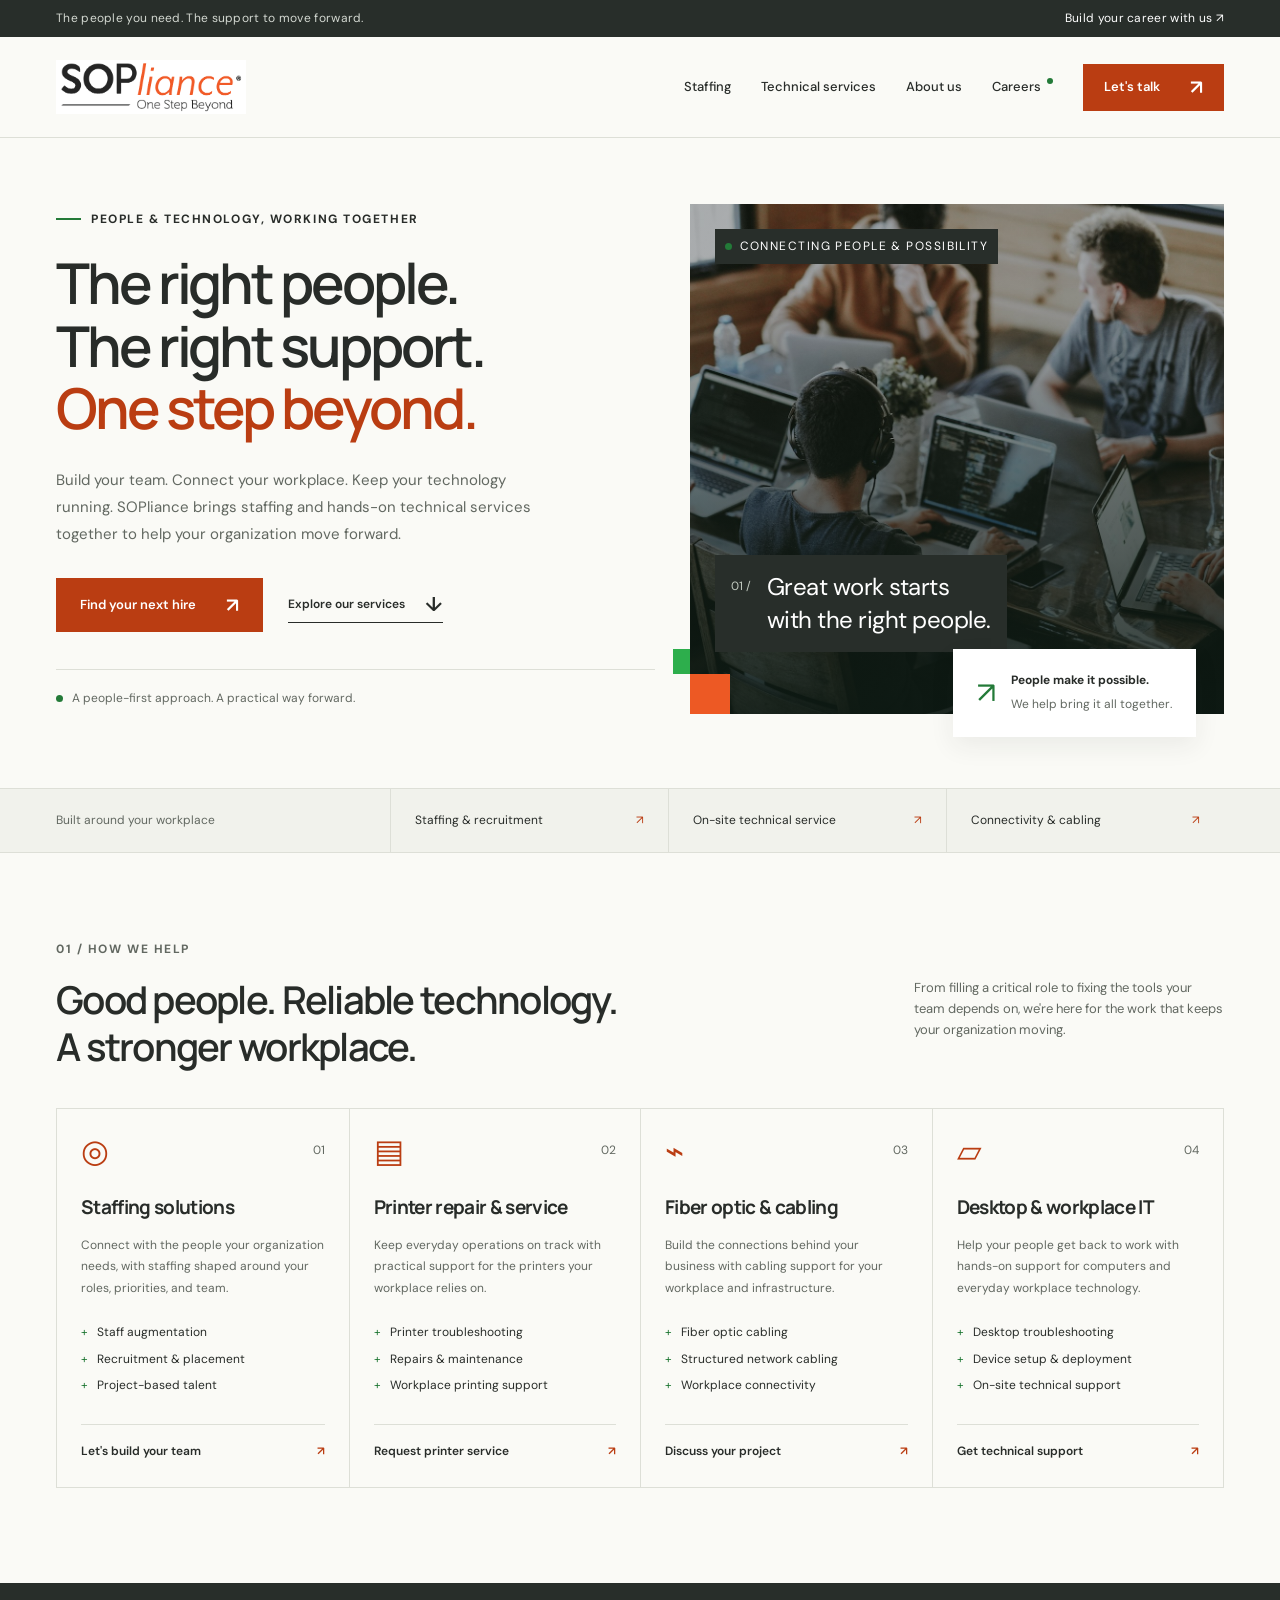
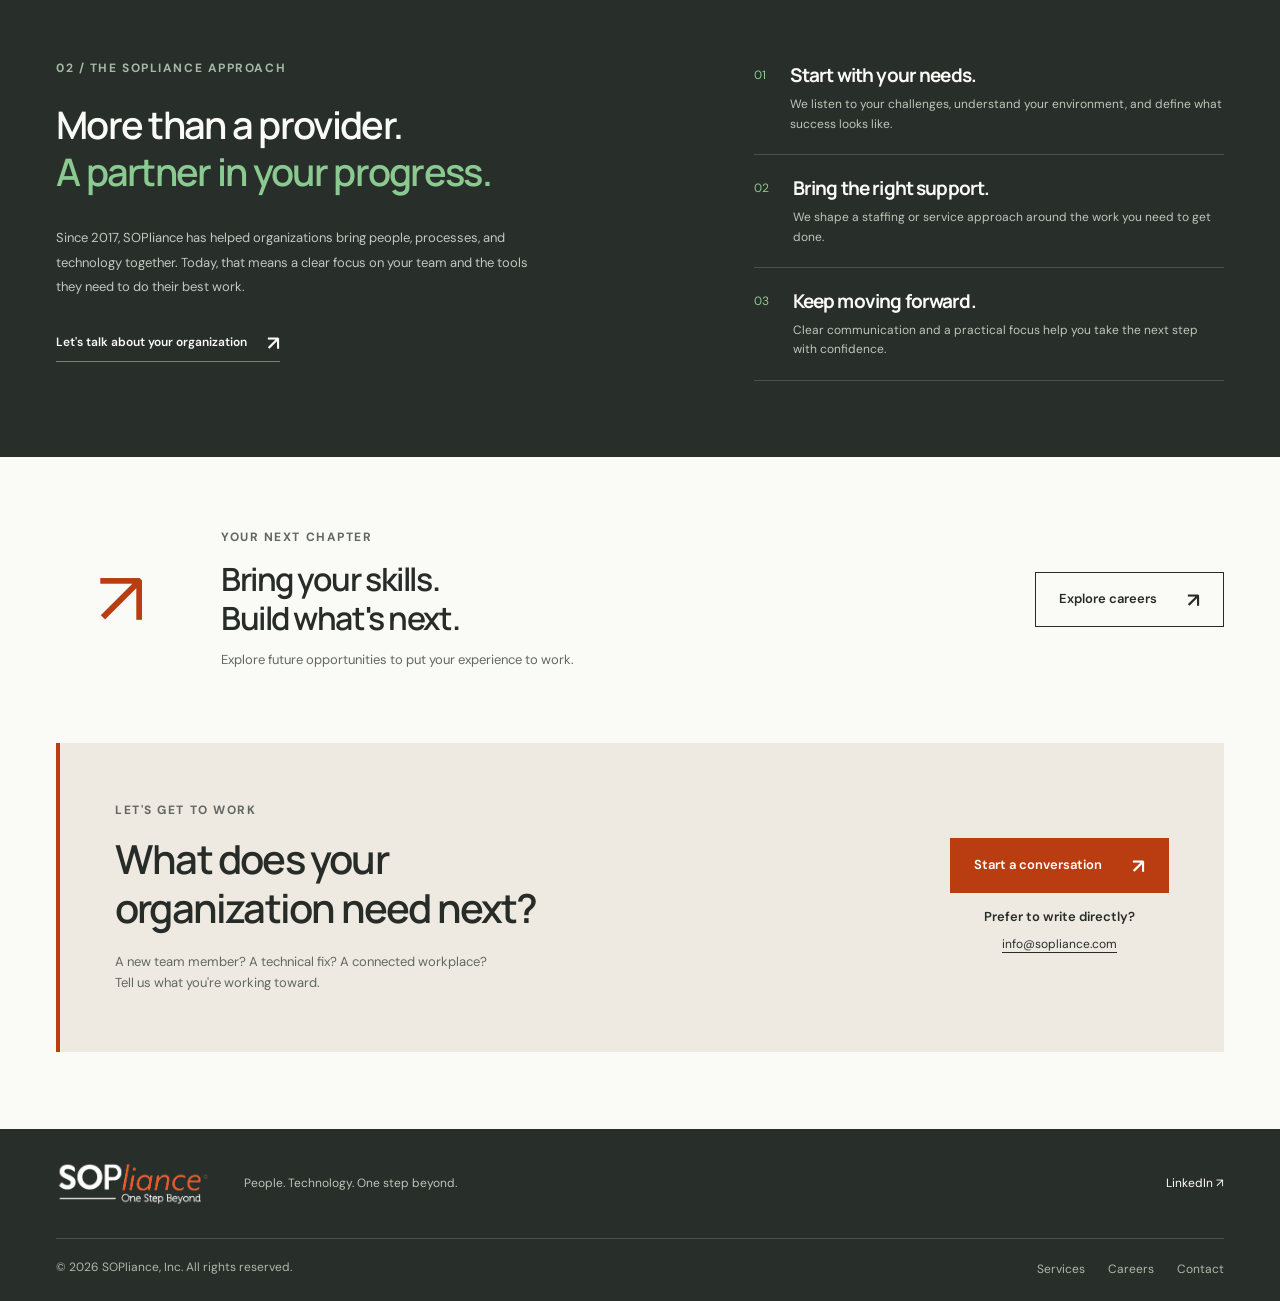
==== commit 0ef92177: "Add direct email heading to homepage contact section" ====
--- a/index.html
+++ b/index.html
@@ -1,5 +1,5 @@
 <!doctype html>
-<html lang="en"><head><meta charset="utf-8"><meta name="viewport" content="width=device-width, initial-scale=1"><meta name="robots" content="noindex, nofollow"><meta name="description" content="SOPliance connects organizations with skilled people and practical technology services. Staffing, printer repair, fiber optic cabling, and desktop support."><title>SOPliance | People. Technology. One step beyond.</title><link rel="stylesheet" href="styles.css"><script src="site.js" defer></script></head>
+<html lang="en"><head><meta charset="utf-8"><meta name="viewport" content="width=device-width, initial-scale=1"><meta name="robots" content="noindex, nofollow"><meta name="description" content="SOPliance connects organizations with skilled people and practical technology services. Staffing, printer repair, fiber optic cabling, and desktop support."><title>SOPliance | People. Technology. One step beyond.</title><link rel="stylesheet" href="styles.css"><script src="site.js" defer></script><link rel="icon" type="image/png" href="assets/favicon.png?v=3"></head>
 <body><a class="skip" href="#main">Skip to content</a>
 <div class="topline"><div class="wrap">The people you need. The support to move forward.<a href="joinus.html">Build your career with us ↗</a></div></div>
 <header class="header"><div class="wrap nav"><a class="brand" href="index.html" aria-label="SOPliance home"><img src="assets/logo-header.png" width="214" height="60" alt="SOPliance — One Step Beyond"></a><button class="menu-toggle" aria-expanded="false" aria-controls="navigation">Menu ☰</button><nav id="navigation" aria-label="Main navigation"><a href="#staffing">Staffing</a><a href="#services">Technical services</a><a href="#about">About us</a><a href="joinus.html">Careers <span class="nav-dot" aria-hidden="true"></span></a><a class="button small" href="#contact">Let's talk <span aria-hidden="true">↗</span></a></nav></div></header>
@@ -12,5 +12,5 @@
 <article class="service-card"><div class="card-top"><span class="service-icon" aria-hidden="true">▱</span><span>04</span></div><h3>Desktop & workplace IT</h3><p>Help your people get back to work with hands-on support for computers and everyday workplace technology.</p><ul><li>Desktop troubleshooting</li><li>Device setup & deployment</li><li>On-site technical support</li></ul><a href="mailto:info@sopliance.com?subject=Desktop%20support%20inquiry">Get technical support <span aria-hidden="true">↗</span></a></article></div></section>
 <section class="about" id="about"><div class="wrap about-grid"><div><p class="eyebrow">02 / THE SOPLIANCE APPROACH</p><h2>More than a provider.<br><em>A partner in your progress.</em></h2><p class="about-intro">Since 2017, SOPliance has helped organizations bring people, processes, and technology together. Today, that means a clear focus on your team and the tools they need to do their best work.</p><a class="text-link light" href="#contact">Let's talk about your organization <span aria-hidden="true">↗</span></a></div><div class="steps"><article><span>01</span><div><h3>Start with your needs.</h3><p>We listen to your challenges, understand your environment, and define what success looks like.</p></div></article><article><span>02</span><div><h3>Bring the right support.</h3><p>We shape a staffing or service approach around the work you need to get done.</p></div></article><article><span>03</span><div><h3>Keep moving forward.</h3><p>Clear communication and a practical focus help you take the next step with confidence.</p></div></article></div></div></section>
 <section class="career-band wrap"><div class="career-mark" aria-hidden="true">↗</div><div><p class="eyebrow">YOUR NEXT CHAPTER</p><h2>Bring your skills.<br>Build what's next.</h2><p>Explore future opportunities to put your experience to work.</p></div><a class="button outline" href="joinus.html">Explore careers <span aria-hidden="true">↗</span></a></section>
-<section class="contact wrap" id="contact"><div><p class="eyebrow">LET'S GET TO WORK</p><h2>What does your<br>organization need next?</h2><p>A new team member? A technical fix? A connected workplace?<br>Tell us what you're working toward.</p></div><div class="contact-actions"><a class="button" href="mailto:info@sopliance.com?subject=Let%27s%20talk%20about%20SOPliance">Start a conversation <span aria-hidden="true">↗</span></a><a class="email" href="mailto:info@sopliance.com">info@sopliance.com</a></div></section></main>
+<section class="contact wrap" id="contact"><div><p class="eyebrow">LET'S GET TO WORK</p><h2>What does your<br>organization need next?</h2><p>A new team member? A technical fix? A connected workplace?<br>Tell us what you're working toward.</p></div><div class="contact-actions"><a class="button" href="mailto:info@sopliance.com?subject=Let%27s%20talk%20about%20SOPliance">Start a conversation <span aria-hidden="true">↗</span></a><div class="direct-contact"><h3>Prefer to write directly?</h3><a class="email" href="mailto:info@sopliance.com">info@sopliance.com</a></div></div></section></main>
 <footer><div class="wrap footer-top"><a class="brand" href="index.html"><img src="assets/logo.webp" width="171" height="48" alt="SOPliance — One Step Beyond"></a><p>People. Technology. One step beyond.</p><a href="https://www.linkedin.com/company/sopliance-inc" target="_blank" rel="noopener noreferrer">LinkedIn ↗</a></div><div class="wrap footer-bottom"><span>© <span data-year>2026</span> SOPliance, Inc. All rights reserved.</span><div><a href="#services">Services</a><a href="joinus.html">Careers</a><a href="mailto:info@sopliance.com">Contact</a></div></div></footer></body></html>
--- a/styles.css
+++ b/styles.css
@@ -19,3 +19,6 @@
 .header .brand{background:transparent;padding:0}
 .header .brand img{width:190px;height:auto}
 @media(max-width:900px){.header .brand img{width:160px;height:auto}}
+
+.direct-contact{text-align:center}.direct-contact h3{font-family:inherit;font-size:13px;font-weight:600;letter-spacing:normal;margin:0 0 3px;line-height:1.5}
+@media(max-width:900px){.direct-contact{text-align:left}}
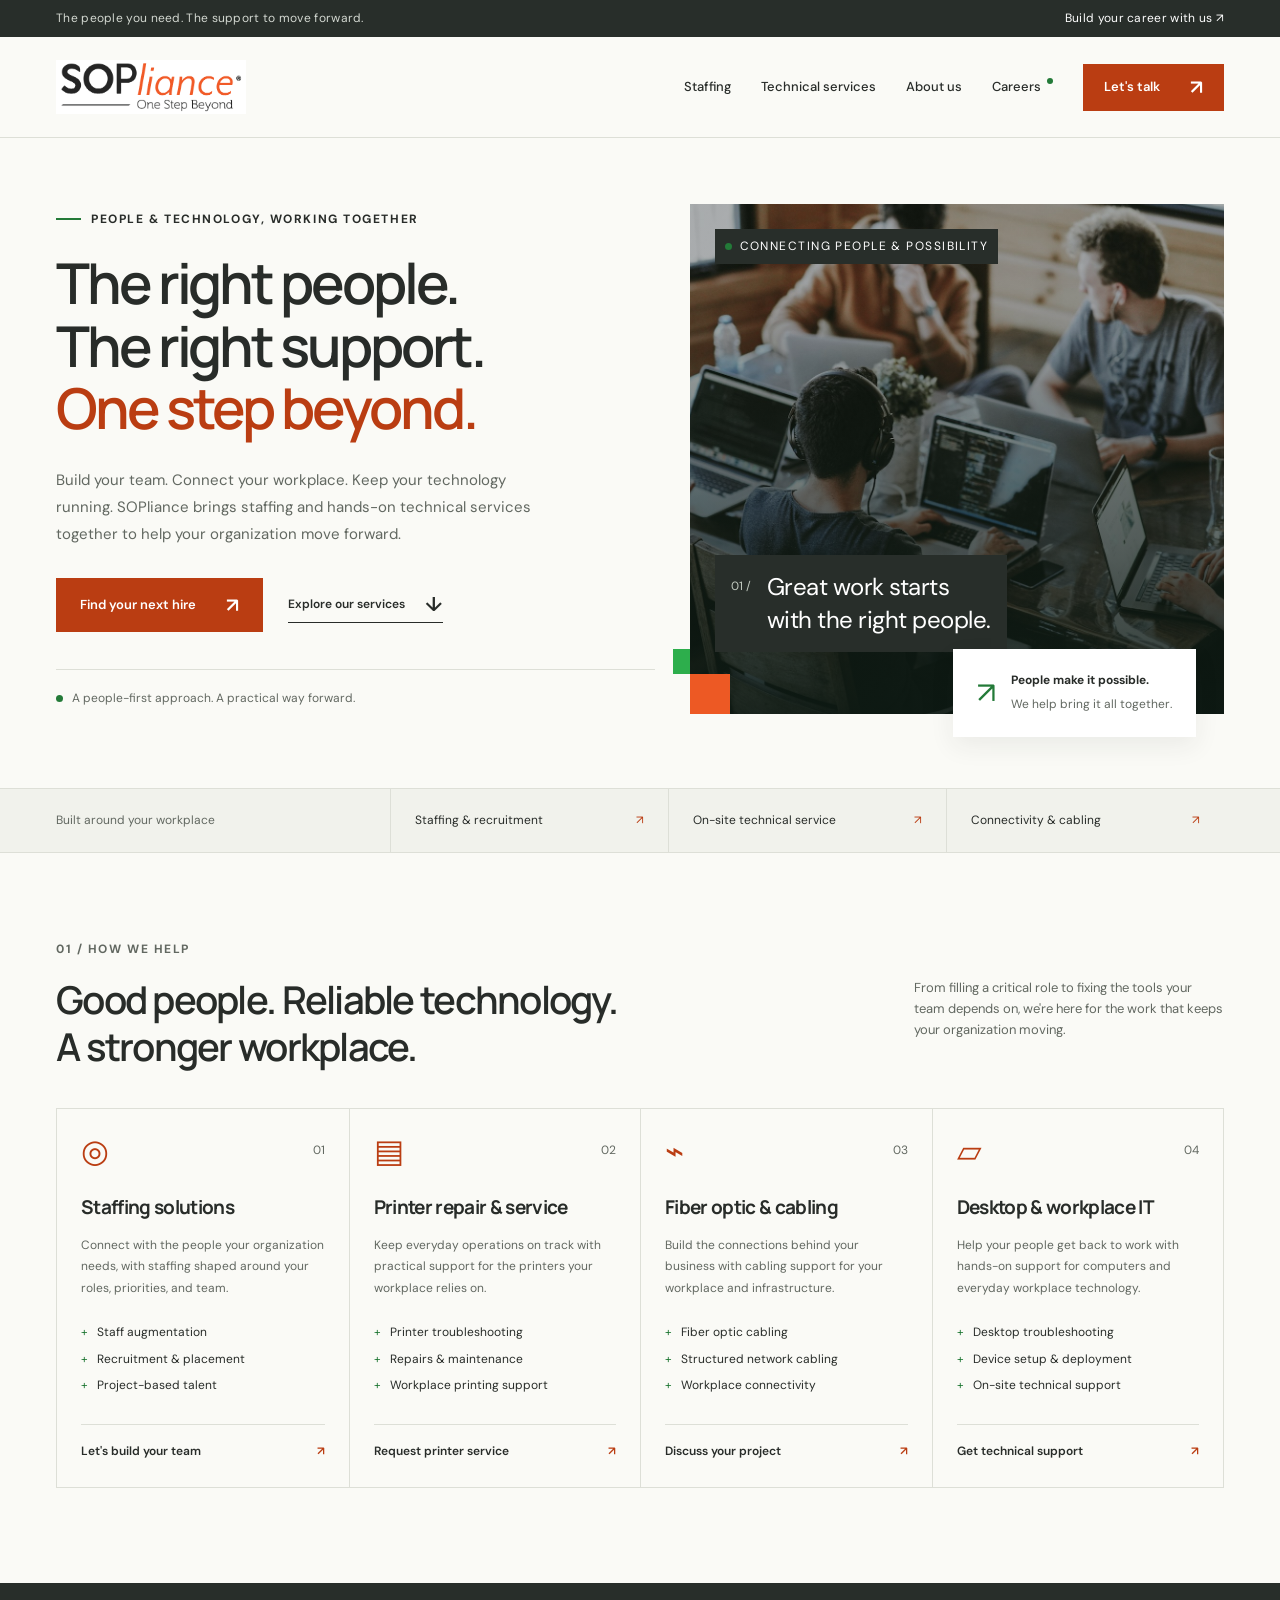
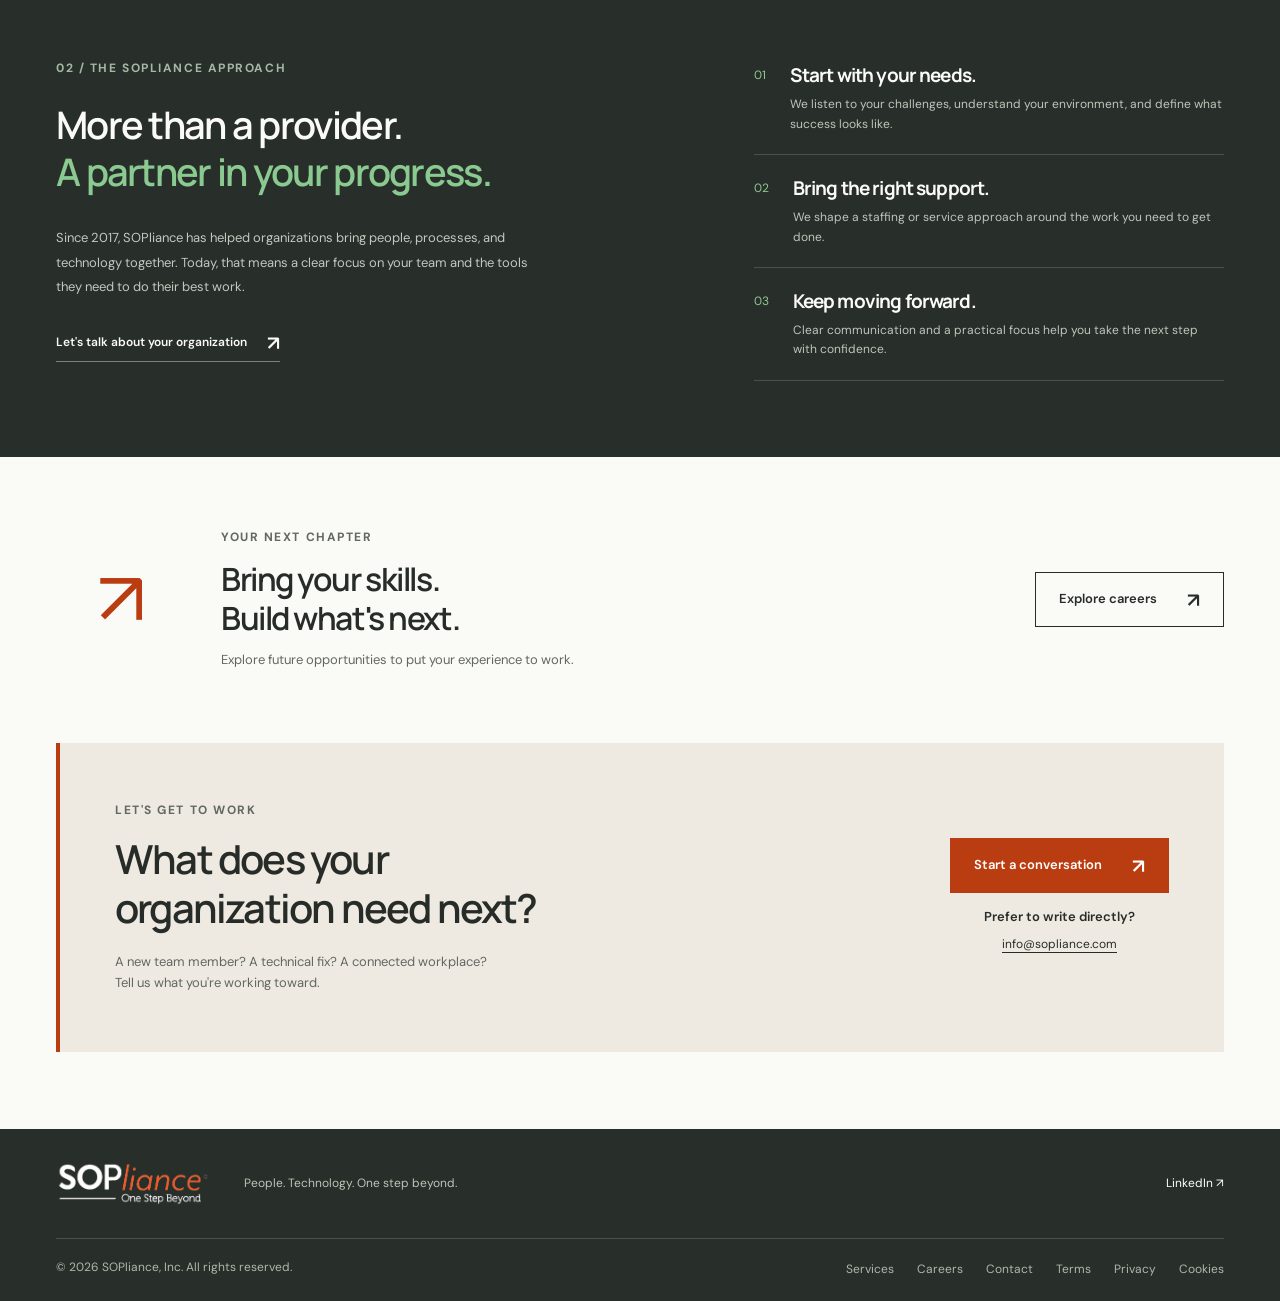
==== commit cc3c4f43: "Add website terms privacy and cookie policy drafts" ====
--- a/index.html
+++ b/index.html
@@ -13,4 +13,4 @@
 <section class="about" id="about"><div class="wrap about-grid"><div><p class="eyebrow">02 / THE SOPLIANCE APPROACH</p><h2>More than a provider.<br><em>A partner in your progress.</em></h2><p class="about-intro">Since 2017, SOPliance has helped organizations bring people, processes, and technology together. Today, that means a clear focus on your team and the tools they need to do their best work.</p><a class="text-link light" href="#contact">Let's talk about your organization <span aria-hidden="true">↗</span></a></div><div class="steps"><article><span>01</span><div><h3>Start with your needs.</h3><p>We listen to your challenges, understand your environment, and define what success looks like.</p></div></article><article><span>02</span><div><h3>Bring the right support.</h3><p>We shape a staffing or service approach around the work you need to get done.</p></div></article><article><span>03</span><div><h3>Keep moving forward.</h3><p>Clear communication and a practical focus help you take the next step with confidence.</p></div></article></div></div></section>
 <section class="career-band wrap"><div class="career-mark" aria-hidden="true">↗</div><div><p class="eyebrow">YOUR NEXT CHAPTER</p><h2>Bring your skills.<br>Build what's next.</h2><p>Explore future opportunities to put your experience to work.</p></div><a class="button outline" href="joinus.html">Explore careers <span aria-hidden="true">↗</span></a></section>
 <section class="contact wrap" id="contact"><div><p class="eyebrow">LET'S GET TO WORK</p><h2>What does your<br>organization need next?</h2><p>A new team member? A technical fix? A connected workplace?<br>Tell us what you're working toward.</p></div><div class="contact-actions"><a class="button" href="mailto:info@sopliance.com?subject=Let%27s%20talk%20about%20SOPliance">Start a conversation <span aria-hidden="true">↗</span></a><div class="direct-contact"><h3>Prefer to write directly?</h3><a class="email" href="mailto:info@sopliance.com">info@sopliance.com</a></div></div></section></main>
-<footer><div class="wrap footer-top"><a class="brand" href="index.html"><img src="assets/logo.webp" width="171" height="48" alt="SOPliance — One Step Beyond"></a><p>People. Technology. One step beyond.</p><a href="https://www.linkedin.com/company/sopliance-inc" target="_blank" rel="noopener noreferrer">LinkedIn ↗</a></div><div class="wrap footer-bottom"><span>© <span data-year>2026</span> SOPliance, Inc. All rights reserved.</span><div><a href="#services">Services</a><a href="joinus.html">Careers</a><a href="mailto:info@sopliance.com">Contact</a></div></div></footer></body></html>
+<footer><div class="wrap footer-top"><a class="brand" href="index.html"><img src="assets/logo.webp" width="171" height="48" alt="SOPliance — One Step Beyond"></a><p>People. Technology. One step beyond.</p><a href="https://www.linkedin.com/company/sopliance-inc" target="_blank" rel="noopener noreferrer">LinkedIn ↗</a></div><div class="wrap footer-bottom"><span>© <span data-year>2026</span> SOPliance, Inc. All rights reserved.</span><div><a href="#services">Services</a><a href="joinus.html">Careers</a><a href="mailto:info@sopliance.com">Contact</a><a href="terms.html">Terms</a><a href="privacy.html">Privacy</a><a href="cookies.html">Cookies</a></div></div></footer></body></html>
--- a/styles.css
+++ b/styles.css
@@ -22,3 +22,5 @@
 
 .direct-contact{text-align:center}.direct-contact h3{font-family:inherit;font-size:13px;font-weight:600;letter-spacing:normal;margin:0 0 3px;line-height:1.5}
 @media(max-width:900px){.direct-contact{text-align:left}}
+
+.policy{max-width:900px;padding-block:55px 75px}.policy h1{font-size:clamp(36px,5vw,54px);margin-bottom:18px}.policy-date{font-size:13px;color:var(--muted)}.policy-intro{font-size:18px}.policy-nav{display:flex;flex-wrap:wrap;gap:25px;padding-block:15px 30px}.policy a{text-decoration:underline;text-underline-offset:3px}.policy-nav [aria-current="page"]{font-weight:700;color:var(--orange)}.policy section{margin-top:30px}.policy h2{font-size:23px;margin-bottom:12px}.policy section p{font-size:16px;line-height:1.85;color:var(--ink)}.footer-bottom{gap:20px;flex-wrap:wrap}.footer-bottom div{flex-wrap:wrap;gap:12px 23px}
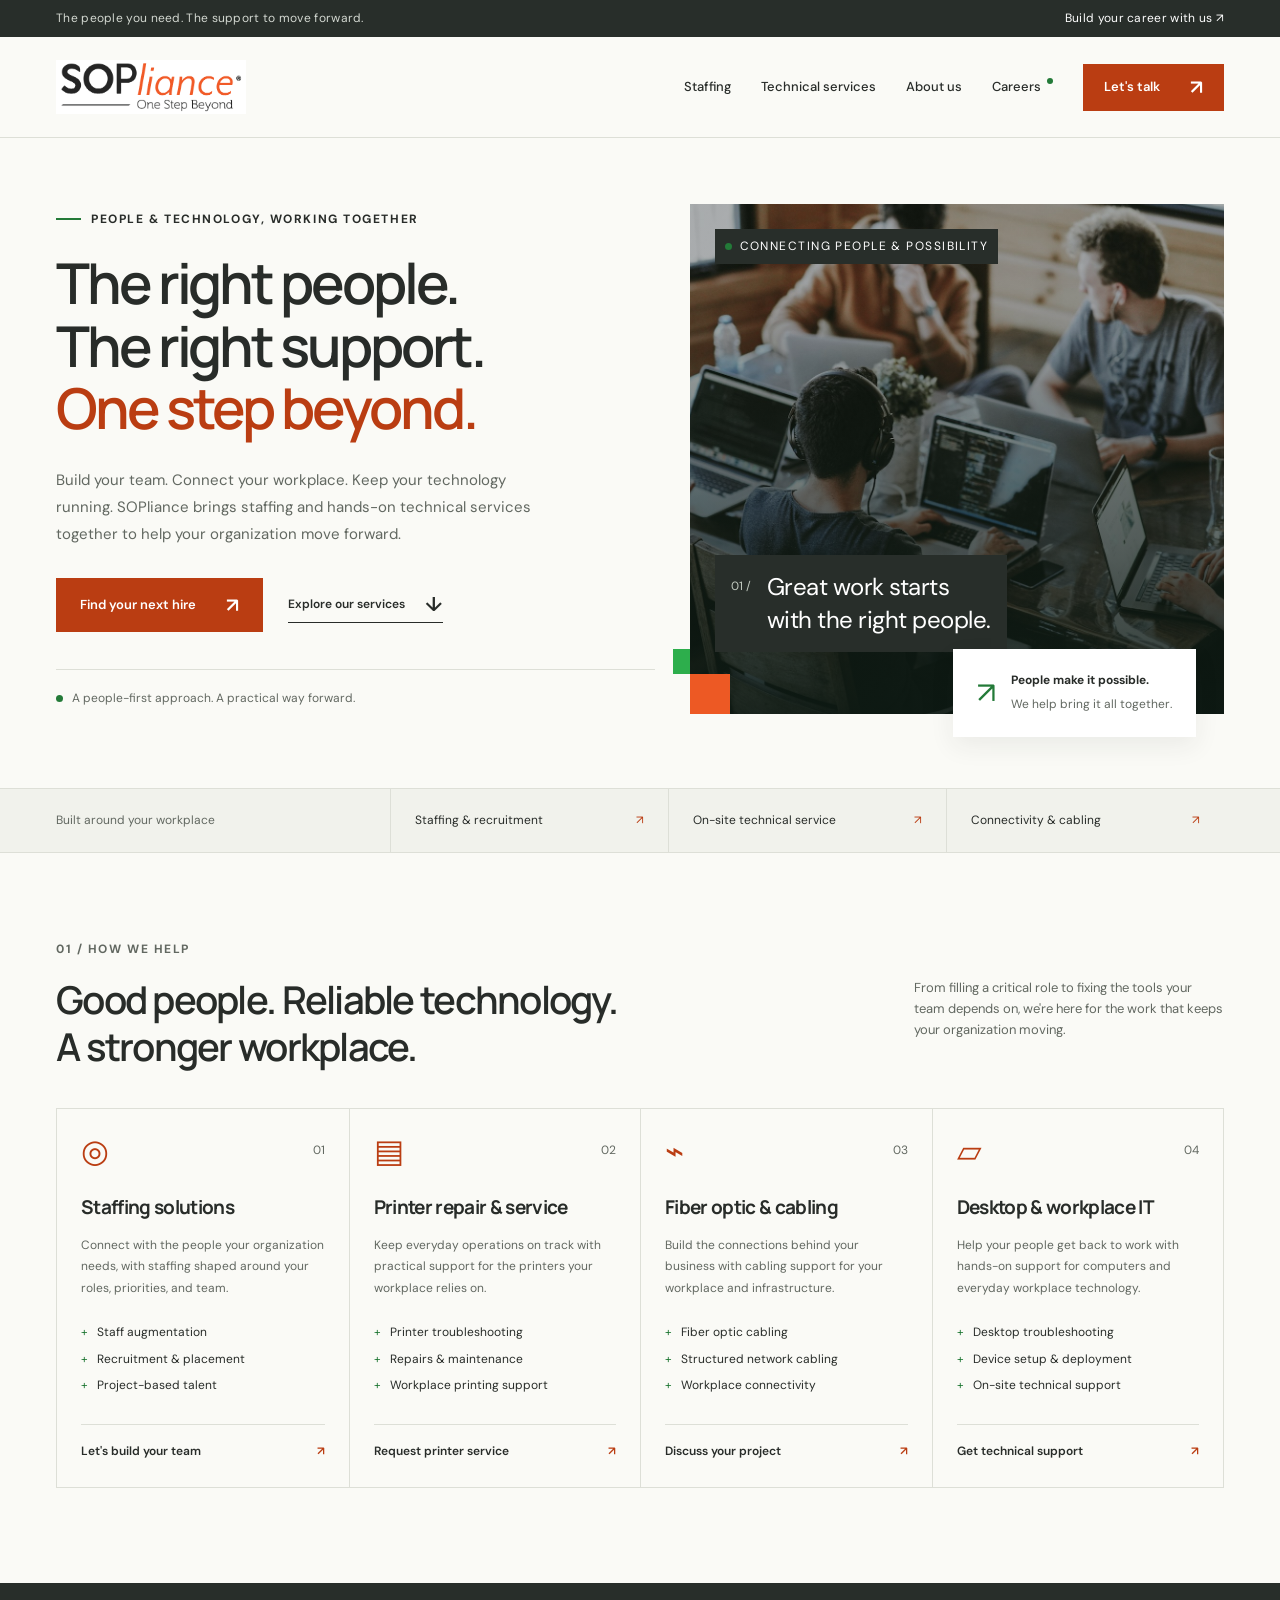
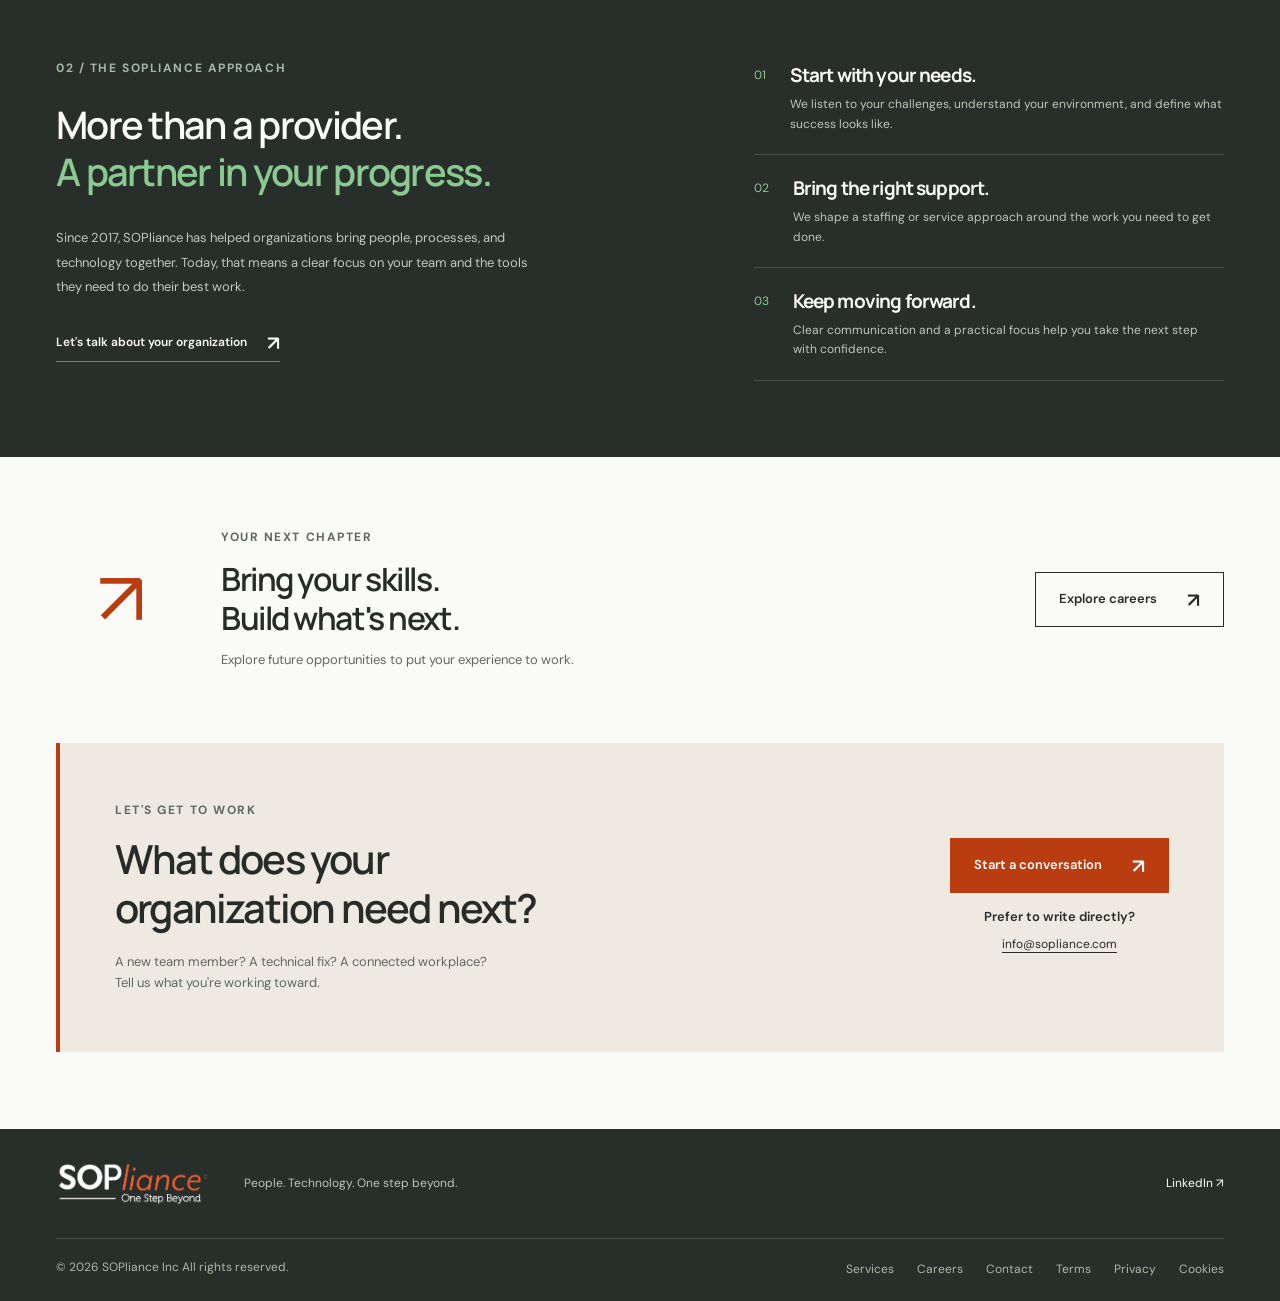
==== commit fca3be77: "Use confirmed legal name SOPliance Inc" ====
--- a/index.html
+++ b/index.html
@@ -13,4 +13,4 @@
 <section class="about" id="about"><div class="wrap about-grid"><div><p class="eyebrow">02 / THE SOPLIANCE APPROACH</p><h2>More than a provider.<br><em>A partner in your progress.</em></h2><p class="about-intro">Since 2017, SOPliance has helped organizations bring people, processes, and technology together. Today, that means a clear focus on your team and the tools they need to do their best work.</p><a class="text-link light" href="#contact">Let's talk about your organization <span aria-hidden="true">↗</span></a></div><div class="steps"><article><span>01</span><div><h3>Start with your needs.</h3><p>We listen to your challenges, understand your environment, and define what success looks like.</p></div></article><article><span>02</span><div><h3>Bring the right support.</h3><p>We shape a staffing or service approach around the work you need to get done.</p></div></article><article><span>03</span><div><h3>Keep moving forward.</h3><p>Clear communication and a practical focus help you take the next step with confidence.</p></div></article></div></div></section>
 <section class="career-band wrap"><div class="career-mark" aria-hidden="true">↗</div><div><p class="eyebrow">YOUR NEXT CHAPTER</p><h2>Bring your skills.<br>Build what's next.</h2><p>Explore future opportunities to put your experience to work.</p></div><a class="button outline" href="joinus.html">Explore careers <span aria-hidden="true">↗</span></a></section>
 <section class="contact wrap" id="contact"><div><p class="eyebrow">LET'S GET TO WORK</p><h2>What does your<br>organization need next?</h2><p>A new team member? A technical fix? A connected workplace?<br>Tell us what you're working toward.</p></div><div class="contact-actions"><a class="button" href="mailto:info@sopliance.com?subject=Let%27s%20talk%20about%20SOPliance">Start a conversation <span aria-hidden="true">↗</span></a><div class="direct-contact"><h3>Prefer to write directly?</h3><a class="email" href="mailto:info@sopliance.com">info@sopliance.com</a></div></div></section></main>
-<footer><div class="wrap footer-top"><a class="brand" href="index.html"><img src="assets/logo.webp" width="171" height="48" alt="SOPliance — One Step Beyond"></a><p>People. Technology. One step beyond.</p><a href="https://www.linkedin.com/company/sopliance-inc" target="_blank" rel="noopener noreferrer">LinkedIn ↗</a></div><div class="wrap footer-bottom"><span>© <span data-year>2026</span> SOPliance, Inc. All rights reserved.</span><div><a href="#services">Services</a><a href="joinus.html">Careers</a><a href="mailto:info@sopliance.com">Contact</a><a href="terms.html">Terms</a><a href="privacy.html">Privacy</a><a href="cookies.html">Cookies</a></div></div></footer></body></html>
+<footer><div class="wrap footer-top"><a class="brand" href="index.html"><img src="assets/logo.webp" width="171" height="48" alt="SOPliance — One Step Beyond"></a><p>People. Technology. One step beyond.</p><a href="https://www.linkedin.com/company/sopliance-inc" target="_blank" rel="noopener noreferrer">LinkedIn ↗</a></div><div class="wrap footer-bottom"><span>© <span data-year>2026</span> SOPliance Inc All rights reserved.</span><div><a href="#services">Services</a><a href="joinus.html">Careers</a><a href="mailto:info@sopliance.com">Contact</a><a href="terms.html">Terms</a><a href="privacy.html">Privacy</a><a href="cookies.html">Cookies</a></div></div></footer></body></html>
